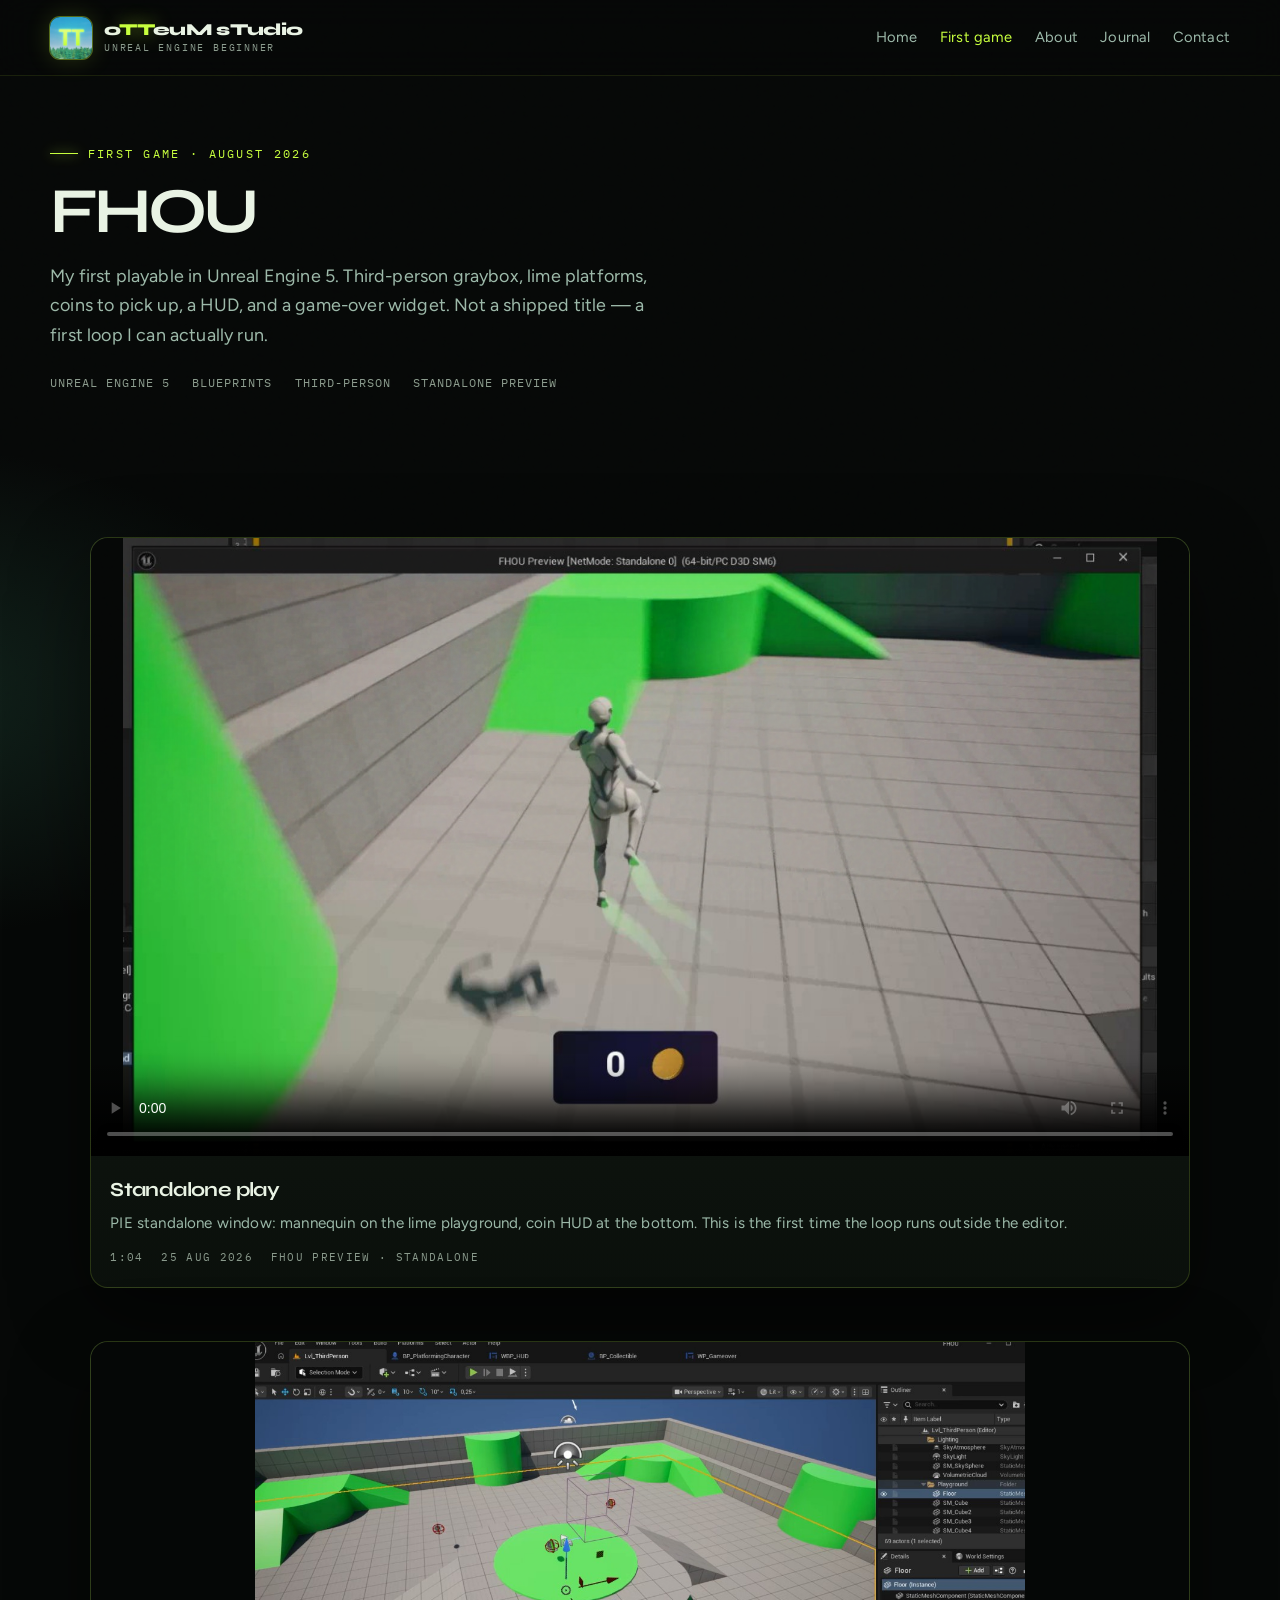
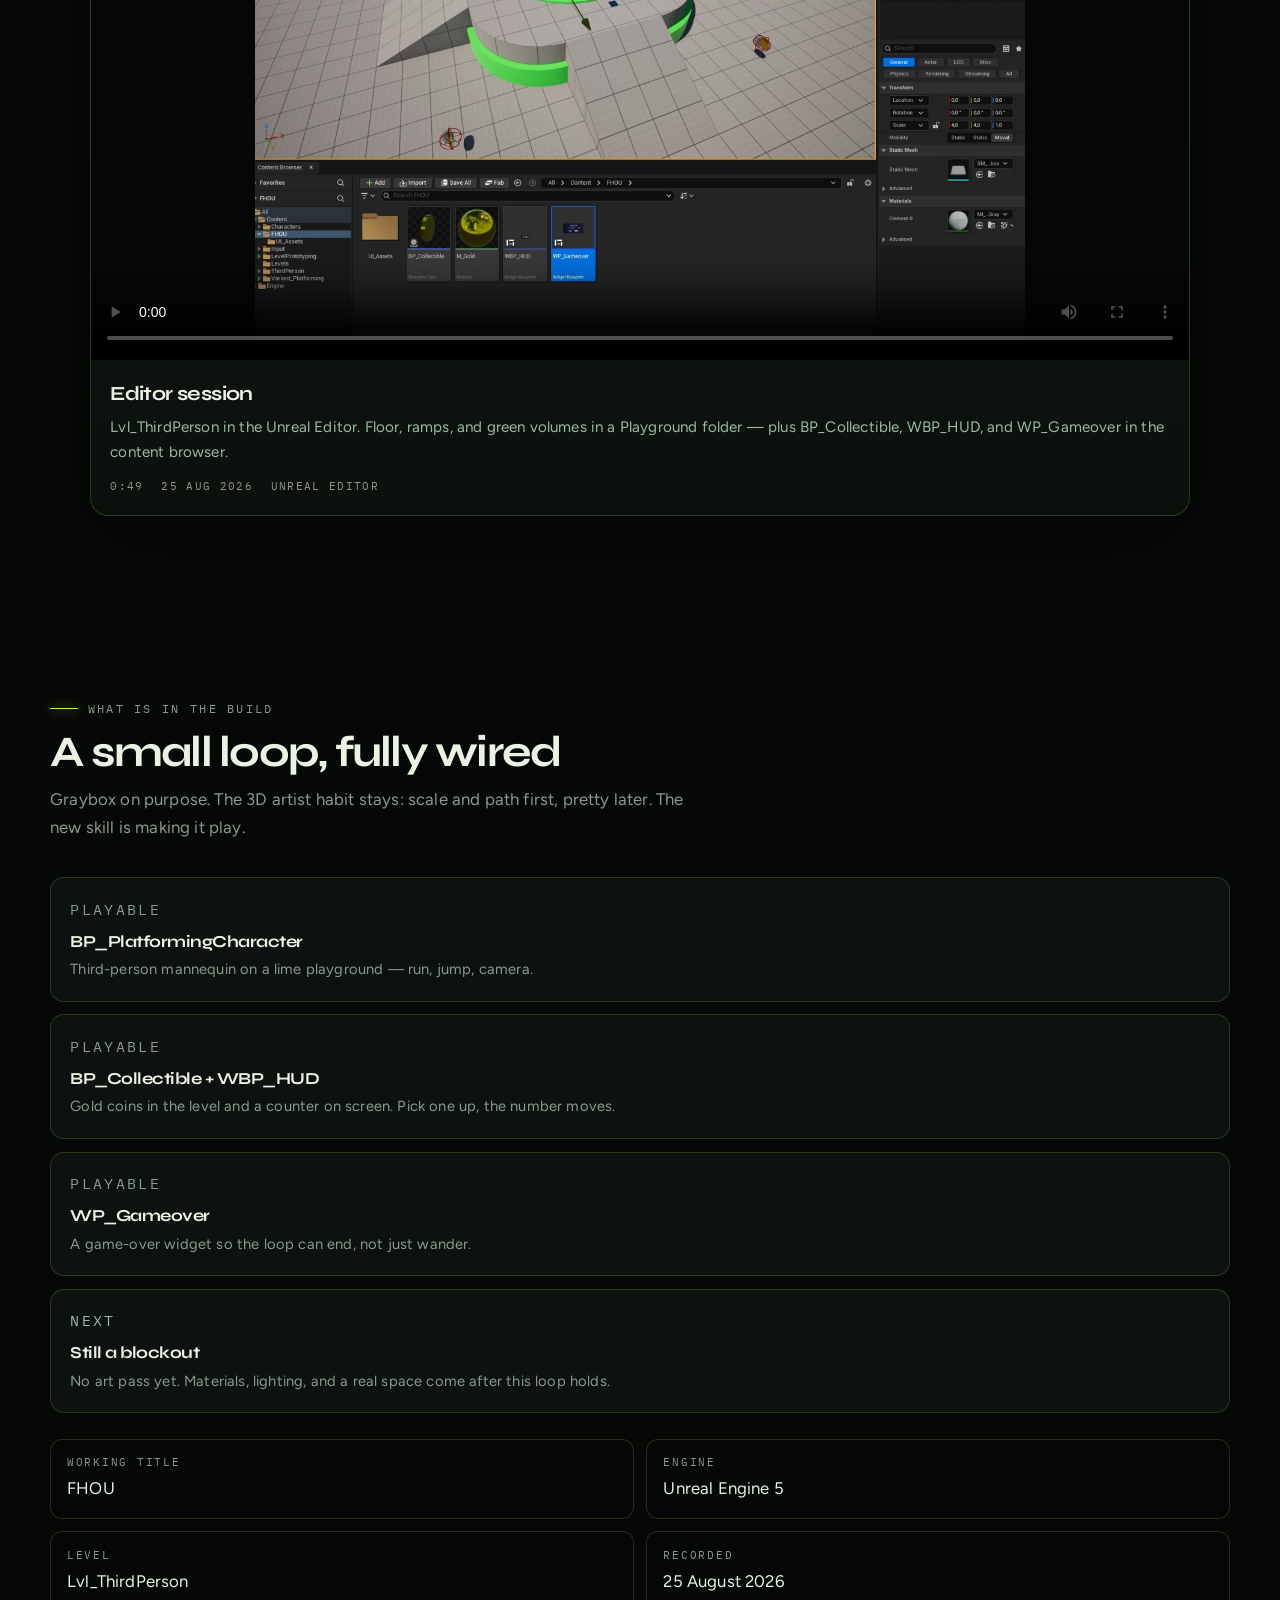
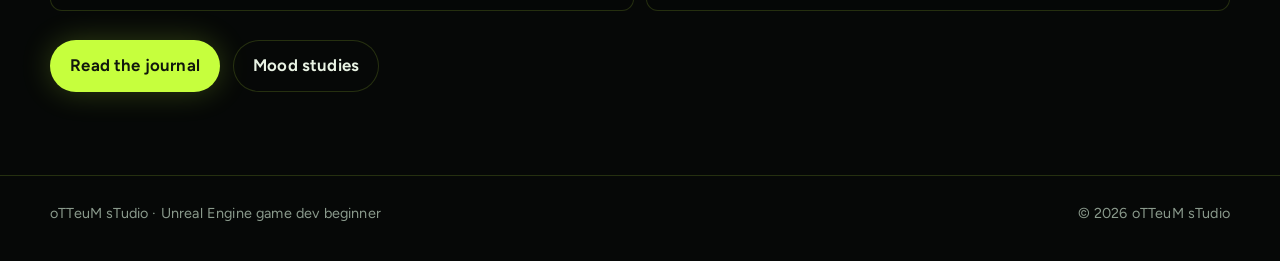
==== firstgame/index.html @ 68ada719 "Add FHOU first game showcase with play and editor videos" ====
<!DOCTYPE html>
<html lang="en">
  <head>
    <meta charset="utf-8" />
    <meta name="viewport" content="width=device-width, initial-scale=1" />
    <title>FHOU — First game — oTTeuM sTudio</title>
    <meta
      name="description"
      content="FHOU is oTTeuM sTudio's first Unreal Engine 5 game: a third-person graybox with coins, a HUD, and a lime playground."
    />
    <link rel="icon" href="../images/logo.jpg" />
    <link rel="preconnect" href="https://fonts.googleapis.com" />
    <link rel="preconnect" href="https://fonts.gstatic.com" crossorigin />
    <link
      href="https://fonts.googleapis.com/css2?family=Figtree:wght@400;500;600;700&family=IBM+Plex+Mono:wght@400;500&family=Syne:wght@700;800&display=swap"
      rel="stylesheet"
    />
    <link rel="stylesheet" href="../css/style.css" />
  </head>
  <body>
    <div class="grain" aria-hidden="true"></div>
    <a class="skip" href="#main">Skip to content</a>
    <header class="nav">
      <div class="nav-inner">
        <a class="brand" href="../index.html">
          <img src="../images/logo.jpg" width="42" height="42" alt="oTTeuM sTudio TT mark" />
          <span class="wordmark">
            o<span class="tt">TT</span>euM sTudio
            <small>Unreal Engine beginner</small>
          </span>
        </a>
        <button class="nav-toggle" type="button" aria-expanded="false" aria-label="Open menu">
          <span></span><span></span><span></span>
        </button>
        <nav class="nav-links" aria-label="Primary">
          <a href="../index.html">Home</a>
          <a href="index.html" aria-current="page">First game</a>
          <a href="../about.html">About</a>
          <a href="../journal.html">Journal</a>
          <a href="../index.html#contact">Contact</a>
        </nav>
      </div>
    </header>

    <main id="main">
      <div class="wrap page-hero">
        <p class="kicker">First game · August 2026</p>
        <h1>FHOU</h1>
        <p class="lede">
          My first playable in Unreal Engine 5. Third-person graybox, lime platforms,
          coins to pick up, a HUD, and a game-over widget. Not a shipped title —
          a first loop I can actually run.
        </p>
        <div class="hero-meta">
          <span>Unreal Engine 5</span>
          <span>Blueprints</span>
          <span>Third-person</span>
          <span>Standalone preview</span>
        </div>
      </div>

      <section>
        <div class="wrap clip-grid">
          <figure class="panel video-stage">
            <video
              controls
              playsinline
              preload="metadata"
              poster="play.jpg"
              title="FHOU standalone play session"
            >
              <source src="play.mp4" type="video/mp4" />
              Your browser does not play MP4 video.
            </video>
            <figcaption class="video-caption">
              <h2>Standalone play</h2>
              <p>
                PIE standalone window: mannequin on the lime playground, coin HUD at
                the bottom. This is the first time the loop runs outside the editor.
              </p>
              <div class="clip-meta">
                <span>1:04</span>
                <span>25 Aug 2026</span>
                <span>FHOU Preview · Standalone</span>
              </div>
            </figcaption>
          </figure>

          <figure class="panel video-stage">
            <video
              controls
              playsinline
              preload="metadata"
              poster="editor.jpg"
              title="FHOU Unreal Editor session"
            >
              <source src="editor.mp4" type="video/mp4" />
              Your browser does not play MP4 video.
            </video>
            <figcaption class="video-caption">
              <h2>Editor session</h2>
              <p>
                Lvl_ThirdPerson in the Unreal Editor. Floor, ramps, and green volumes
                in a Playground folder — plus BP_Collectible, WBP_HUD, and WP_Gameover
                in the content browser.
              </p>
              <div class="clip-meta">
                <span>0:49</span>
                <span>25 Aug 2026</span>
                <span>Unreal Editor</span>
              </div>
            </figcaption>
          </figure>
        </div>
      </section>

      <section>
        <div class="wrap">
          <div class="section-head">
            <p class="kicker">What is in the build</p>
            <h2>A small loop, fully wired</h2>
            <p>
              Graybox on purpose. The 3D artist habit stays: scale and path first,
              pretty later. The new skill is making it play.
            </p>
          </div>
          <div class="path-list">
            <article class="path-item">
              <span class="status">Playable</span>
              <strong>BP_PlatformingCharacter</strong>
              <span>Third-person mannequin on a lime playground — run, jump, camera.</span>
            </article>
            <article class="path-item">
              <span class="status">Playable</span>
              <strong>BP_Collectible + WBP_HUD</strong>
              <span>Gold coins in the level and a counter on screen. Pick one up, the number moves.</span>
            </article>
            <article class="path-item">
              <span class="status">Playable</span>
              <strong>WP_Gameover</strong>
              <span>A game-over widget so the loop can end, not just wander.</span>
            </article>
            <article class="path-item">
              <span class="status later">Next</span>
              <strong>Still a blockout</strong>
              <span>No art pass yet. Materials, lighting, and a real space come after this loop holds.</span>
            </article>
          </div>
          <dl class="facts" style="margin-top: 1.6rem">
            <div class="fact">
              <dt>Working title</dt>
              <dd>FHOU</dd>
            </div>
            <div class="fact">
              <dt>Engine</dt>
              <dd>Unreal Engine 5</dd>
            </div>
            <div class="fact">
              <dt>Level</dt>
              <dd>Lvl_ThirdPerson</dd>
            </div>
            <div class="fact">
              <dt>Recorded</dt>
              <dd>25 August 2026</dd>
            </div>
          </dl>
          <div class="actions" style="margin-top: 1.8rem">
            <a class="btn btn-lime" href="../journal.html">Read the journal</a>
            <a class="btn btn-ghost" href="../index.html#studies">Mood studies</a>
          </div>
        </div>
      </section>
    </main>

    <footer class="footer">
      <div class="wrap footer-inner">
        <span>oTTeuM sTudio · Unreal Engine game dev beginner</span>
        <span>© <span data-year></span> oTTeuM sTudio</span>
      </div>
    </footer>
    <script src="../js/main.js"></script>
  </body>
</html>
---- css/style.css ----
:root {
  --bg: #060807;
  --bg-2: #0c110d;
  --panel: #111814;
  --panel-2: #171f19;
  --line: rgba(198, 255, 61, 0.16);
  --lime: #c6ff3d;
  --lime-dim: #8fbf2a;
  --mist: #9bb8a8;
  --text: #e9f3e4;
  --muted: #8a9a8c;
  --danger: #ff6b4a;
  --shadow: 0 24px 80px rgba(0, 0, 0, 0.45);
  --radius: 18px;
  --nav-h: 76px;
  --font-display: "Syne", system-ui, sans-serif;
  --font-body: "Figtree", system-ui, sans-serif;
  --font-mono: "IBM Plex Mono", ui-monospace, monospace;
}

*,
*::before,
*::after {
  box-sizing: border-box;
}

html {
  scroll-behavior: smooth;
}

body {
  margin: 0;
  color: var(--text);
  background:
    radial-gradient(1200px 600px at 80% -10%, rgba(198, 255, 61, 0.08), transparent 55%),
    radial-gradient(900px 500px at -10% 20%, rgba(40, 90, 70, 0.35), transparent 50%),
    var(--bg);
  font-family: var(--font-body);
  font-size: 1.05rem;
  line-height: 1.65;
  letter-spacing: 0.01em;
}

img {
  max-width: 100%;
  display: block;
}

a {
  color: inherit;
  text-decoration: none;
}

button,
input,
textarea,
select {
  font: inherit;
  color: inherit;
}

.grain {
  pointer-events: none;
  position: fixed;
  inset: 0;
  z-index: 80;
  opacity: 0.09;
  mix-blend-mode: overlay;
  background-image: url("data:image/svg+xml,%3Csvg viewBox='0 0 200 200' xmlns='http://www.w3.org/2000/svg'%3E%3Cfilter id='n'%3E%3CfeTurbulence type='fractalNoise' baseFrequency='.85' numOctaves='3' stitchTiles='stitch'/%3E%3C/filter%3E%3Crect width='100%25' height='100%25' filter='url(%23n)'/%3E%3C/svg%3E");
}

.wrap {
  width: min(1180px, calc(100% - 2.4rem));
  margin-inline: auto;
}

.skip {
  position: absolute;
  left: 1rem;
  top: -4rem;
  background: var(--lime);
  color: #111;
  padding: 0.6rem 1rem;
  z-index: 100;
}

.skip:focus {
  top: 1rem;
}

/* Nav */
.nav {
  position: sticky;
  top: 0;
  z-index: 40;
  height: var(--nav-h);
  display: flex;
  align-items: center;
  backdrop-filter: blur(16px);
  background: rgba(6, 8, 7, 0.72);
  border-bottom: 1px solid rgba(198, 255, 61, 0.1);
}

.nav-inner {
  display: flex;
  align-items: center;
  justify-content: space-between;
  gap: 1rem;
  width: min(1180px, calc(100% - 2.4rem));
  margin-inline: auto;
}

.brand {
  display: flex;
  align-items: center;
  gap: 0.75rem;
}

.brand img {
  width: 42px;
  height: 42px;
  border-radius: 10px;
  object-fit: cover;
  box-shadow: 0 0 0 1px rgba(198, 255, 61, 0.35), 0 0 24px rgba(198, 255, 61, 0.18);
}

.wordmark {
  font-family: var(--font-display);
  font-weight: 800;
  letter-spacing: -0.04em;
  font-size: 1.05rem;
  line-height: 1;
}

.wordmark .tt {
  color: var(--lime);
  text-shadow: 0 0 18px rgba(198, 255, 61, 0.55);
}

.wordmark small {
  display: block;
  margin-top: 0.22rem;
  font-family: var(--font-mono);
  font-size: 0.62rem;
  font-weight: 400;
  letter-spacing: 0.18em;
  text-transform: uppercase;
  color: var(--muted);
}

.nav-links {
  display: flex;
  align-items: center;
  gap: 1.4rem;
}

.nav-links a {
  font-size: 0.92rem;
  color: var(--mist);
}

.nav-links a:hover,
.nav-links a[aria-current="page"] {
  color: var(--lime);
}

.nav-toggle {
  display: none;
  width: 42px;
  height: 42px;
  border: 1px solid var(--line);
  background: transparent;
  border-radius: 10px;
  cursor: pointer;
}

.nav-toggle span {
  display: block;
  width: 18px;
  height: 2px;
  margin: 4px auto;
  background: var(--text);
}

/* Hero */
.hero {
  position: relative;
  min-height: calc(100vh - var(--nav-h));
  display: grid;
  align-items: end;
  overflow: hidden;
}

.hero-media {
  position: absolute;
  inset: 0;
}

.hero-media img {
  width: 100%;
  height: 100%;
  object-fit: cover;
  object-position: 55% 45%;
  filter: saturate(1.05) contrast(1.05);
}

.hero-media::after {
  content: "";
  position: absolute;
  inset: 0;
  background:
    linear-gradient(180deg, rgba(6, 8, 7, 0.15) 0%, rgba(6, 8, 7, 0.2) 40%, rgba(6, 8, 7, 0.92) 100%),
    radial-gradient(80% 70% at 70% 40%, transparent 20%, rgba(6, 8, 7, 0.45) 100%);
}

.hero-copy {
  position: relative;
  z-index: 1;
  padding: 4.5rem 0 3.5rem;
}

.kicker {
  display: inline-flex;
  align-items: center;
  gap: 0.6rem;
  font-family: var(--font-mono);
  font-size: 0.72rem;
  letter-spacing: 0.2em;
  text-transform: uppercase;
  color: var(--lime);
}

.kicker::before {
  content: "";
  width: 28px;
  height: 1px;
  background: var(--lime);
  box-shadow: 0 0 12px var(--lime);
}

.hero h1 {
  margin: 0.8rem 0 0.6rem;
  font-family: var(--font-display);
  font-size: clamp(2.6rem, 8vw, 6.4rem);
  line-height: 0.9;
  letter-spacing: -0.06em;
  font-weight: 800;
}

.hero h1 .lime {
  color: var(--lime);
  text-shadow: 0 0 40px rgba(198, 255, 61, 0.35);
}

.lede {
  max-width: 38rem;
  color: var(--mist);
  font-size: 1.12rem;
}

.hero-meta {
  display: flex;
  flex-wrap: wrap;
  gap: 0.6rem 1.4rem;
  margin: 1.4rem 0 1.8rem;
  color: var(--muted);
  font-family: var(--font-mono);
  font-size: 0.78rem;
  letter-spacing: 0.08em;
  text-transform: uppercase;
}

.actions {
  display: flex;
  flex-wrap: wrap;
  gap: 0.8rem;
}

.btn {
  display: inline-flex;
  align-items: center;
  justify-content: center;
  gap: 0.5rem;
  min-height: 48px;
  padding: 0.7rem 1.2rem;
  border-radius: 999px;
  border: 1px solid transparent;
  font-weight: 650;
  letter-spacing: 0.01em;
  transition: transform 0.2s ease, background 0.2s ease, border-color 0.2s ease;
}

.btn:hover {
  transform: translateY(-1px);
}

.btn-lime {
  background: var(--lime);
  color: #11170c;
  box-shadow: 0 0 30px rgba(198, 255, 61, 0.22);
}

.btn-ghost {
  border-color: var(--line);
  background: rgba(8, 12, 9, 0.4);
  color: var(--text);
}

/* Sections */
section {
  padding: 5.2rem 0;
}

.section-head {
  display: grid;
  gap: 0.7rem;
  margin-bottom: 2.2rem;
}

.section-head h2 {
  margin: 0;
  font-family: var(--font-display);
  font-size: clamp(1.8rem, 3.4vw, 2.8rem);
  letter-spacing: -0.04em;
  line-height: 1.05;
}

.section-head p {
  margin: 0;
  max-width: 40rem;
  color: var(--muted);
}

.panel {
  background: linear-gradient(180deg, rgba(23, 31, 25, 0.88), rgba(12, 17, 13, 0.88));
  border: 1px solid var(--line);
  border-radius: var(--radius);
  box-shadow: var(--shadow);
}

/* Path / learning */
.path-grid {
  display: grid;
  grid-template-columns: 1.1fr 0.9fr;
  gap: 1.2rem;
}

.path-list {
  display: grid;
  gap: 0.8rem;
}

.path-item {
  padding: 1.1rem 1.2rem;
  border: 1px solid var(--line);
  border-radius: 14px;
  background: rgba(17, 24, 20, 0.7);
}

.path-item strong {
  display: block;
  font-family: var(--font-display);
  letter-spacing: -0.03em;
}

.path-item span {
  color: var(--muted);
  font-size: 0.92rem;
}

.status {
  display: inline-block;
  margin-bottom: 0.35rem;
  font-family: var(--font-mono);
  font-size: 0.68rem;
  letter-spacing: 0.16em;
  text-transform: uppercase;
  color: var(--lime);
}

.status.later {
  color: var(--mist);
}

.desk-card {
  overflow: hidden;
}

.desk-card img {
  width: 100%;
  height: 100%;
  min-height: 360px;
  object-fit: cover;
}

.desk-card figcaption {
  padding: 1rem 1.1rem 1.15rem;
  color: var(--muted);
  font-size: 0.9rem;
}

/* Studies */
.studies {
  display: grid;
  grid-template-columns: 1.4fr 1fr;
  gap: 1rem;
}

.study {
  position: relative;
  overflow: hidden;
  border-radius: var(--radius);
  border: 1px solid var(--line);
  min-height: 280px;
}

.study img {
  width: 100%;
  height: 100%;
  object-fit: cover;
  min-height: 280px;
  transition: transform 0.6s ease;
}

.study:hover img {
  transform: scale(1.04);
}

.study-copy {
  position: absolute;
  inset: auto 0 0;
  padding: 1.2rem 1.15rem 1.15rem;
  background: linear-gradient(180deg, transparent, rgba(6, 8, 7, 0.92));
}

.study-copy h3 {
  margin: 0 0 0.2rem;
  font-family: var(--font-display);
  letter-spacing: -0.03em;
}

.study-copy p {
  margin: 0;
  color: var(--mist);
  font-size: 0.92rem;
}

.study.tall {
  grid-row: span 2;
  min-height: 580px;
}

.study.tall img {
  min-height: 580px;
}

.study.wide {
  grid-column: 1 / -1;
}

/* About band */
.about-band {
  display: grid;
  grid-template-columns: 0.95fr 1.05fr;
  gap: 1.4rem;
  align-items: stretch;
}

.about-band img {
  width: 100%;
  height: 100%;
  object-fit: cover;
  min-height: 420px;
  border-radius: var(--radius);
  border: 1px solid var(--line);
}

.facts {
  display: grid;
  grid-template-columns: 1fr 1fr;
  gap: 0.8rem;
  margin-top: 1.4rem;
}

.fact {
  padding: 0.9rem 1rem;
  border-radius: 12px;
  border: 1px solid var(--line);
  background: rgba(6, 8, 7, 0.35);
}

.fact dt {
  font-family: var(--font-mono);
  font-size: 0.68rem;
  letter-spacing: 0.16em;
  text-transform: uppercase;
  color: var(--muted);
}

.fact dd {
  margin: 0.2rem 0 0;
}

/* Contact */
.contact-links {
  display: grid;
  gap: 0.7rem;
  max-width: 42rem;
}

.contact-links a {
  display: flex;
  justify-content: space-between;
  align-items: center;
  padding: 1rem 1.1rem;
  border-radius: 14px;
  border: 1px solid var(--line);
  background: rgba(17, 24, 20, 0.65);
}

.contact-links a:hover {
  border-color: rgba(198, 255, 61, 0.45);
  color: var(--lime);
}

/* Journal */
.journal-list {
  display: grid;
  gap: 1rem;
}

.entry {
  padding: 1.4rem 1.5rem;
}

.entry time {
  font-family: var(--font-mono);
  font-size: 0.72rem;
  letter-spacing: 0.14em;
  text-transform: uppercase;
  color: var(--lime);
}

.entry h2 {
  margin: 0.35rem 0 0.6rem;
  font-family: var(--font-display);
  letter-spacing: -0.03em;
}

.entry p {
  margin: 0;
  color: var(--mist);
}

.page-hero {
  padding: 3.5rem 0 1rem;
}

/* First game / video */
.clip-grid {
  display: grid;
  gap: 1.2rem;
}

.video-stage {
  overflow: hidden;
}

.video-stage video {
  width: 100%;
  display: block;
  background: #050706;
  aspect-ratio: 16 / 9;
  object-fit: contain;
}

.video-caption {
  padding: 1.1rem 1.2rem 1.25rem;
}

.video-caption h2,
.video-caption h3 {
  margin: 0 0 0.3rem;
  font-family: var(--font-display);
  font-size: 1.25rem;
  letter-spacing: -0.03em;
}

.video-caption p {
  margin: 0;
  color: var(--mist);
  font-size: 0.95rem;
}

.clip-meta {
  display: flex;
  flex-wrap: wrap;
  gap: 0.45rem 1.1rem;
  margin-top: 0.75rem;
  font-family: var(--font-mono);
  font-size: 0.7rem;
  letter-spacing: 0.12em;
  text-transform: uppercase;
  color: var(--muted);
}

.feature-play {
  display: grid;
  grid-template-columns: 1.25fr 0.75fr;
  gap: 1.4rem;
  align-items: stretch;
}

.page-hero h1 {
  margin: 0.5rem 0 0;
  font-family: var(--font-display);
  font-size: clamp(2.2rem, 5vw, 4.2rem);
  letter-spacing: -0.05em;
  line-height: 0.95;
}

/* Footer */
.footer {
  border-top: 1px solid var(--line);
  padding: 1.6rem 0 2.2rem;
  color: var(--muted);
  font-size: 0.9rem;
}

.footer-inner {
  display: flex;
  justify-content: space-between;
  gap: 1rem;
  flex-wrap: wrap;
}

/* 404 */
.not-found {
  min-height: calc(100vh - var(--nav-h) - 90px);
  display: grid;
  place-content: center;
  text-align: center;
  padding: 3rem 1rem;
}

.not-found h1 {
  font-family: var(--font-display);
  font-size: clamp(3rem, 8vw, 6rem);
  margin: 0;
  letter-spacing: -0.06em;
  color: var(--lime);
}

/* Open nav */
body.nav-open .nav-links {
  display: flex;
}

@media (max-width: 900px) {
  .path-grid,
  .studies,
  .about-band,
  .feature-play {
    grid-template-columns: 1fr;
  }

  .study.tall,
  .study.tall img {
    min-height: 320px;
    grid-row: auto;
  }

  .nav-toggle {
    display: inline-block;
  }

  .nav-links {
    display: none;
    position: absolute;
    top: var(--nav-h);
    left: 0;
    right: 0;
    flex-direction: column;
    align-items: flex-start;
    gap: 0;
    padding: 0.6rem 1.2rem 1rem;
    background: rgba(6, 8, 7, 0.96);
    border-bottom: 1px solid var(--line);
  }

  .nav-links a {
    width: 100%;
    padding: 0.75rem 0;
    border-bottom: 1px solid rgba(198, 255, 61, 0.08);
  }

  .facts {
    grid-template-columns: 1fr;
  }
}

@media (prefers-reduced-motion: reduce) {
  html {
    scroll-behavior: auto;
  }

  .study img,
  .btn {
    transition: none;
  }
}
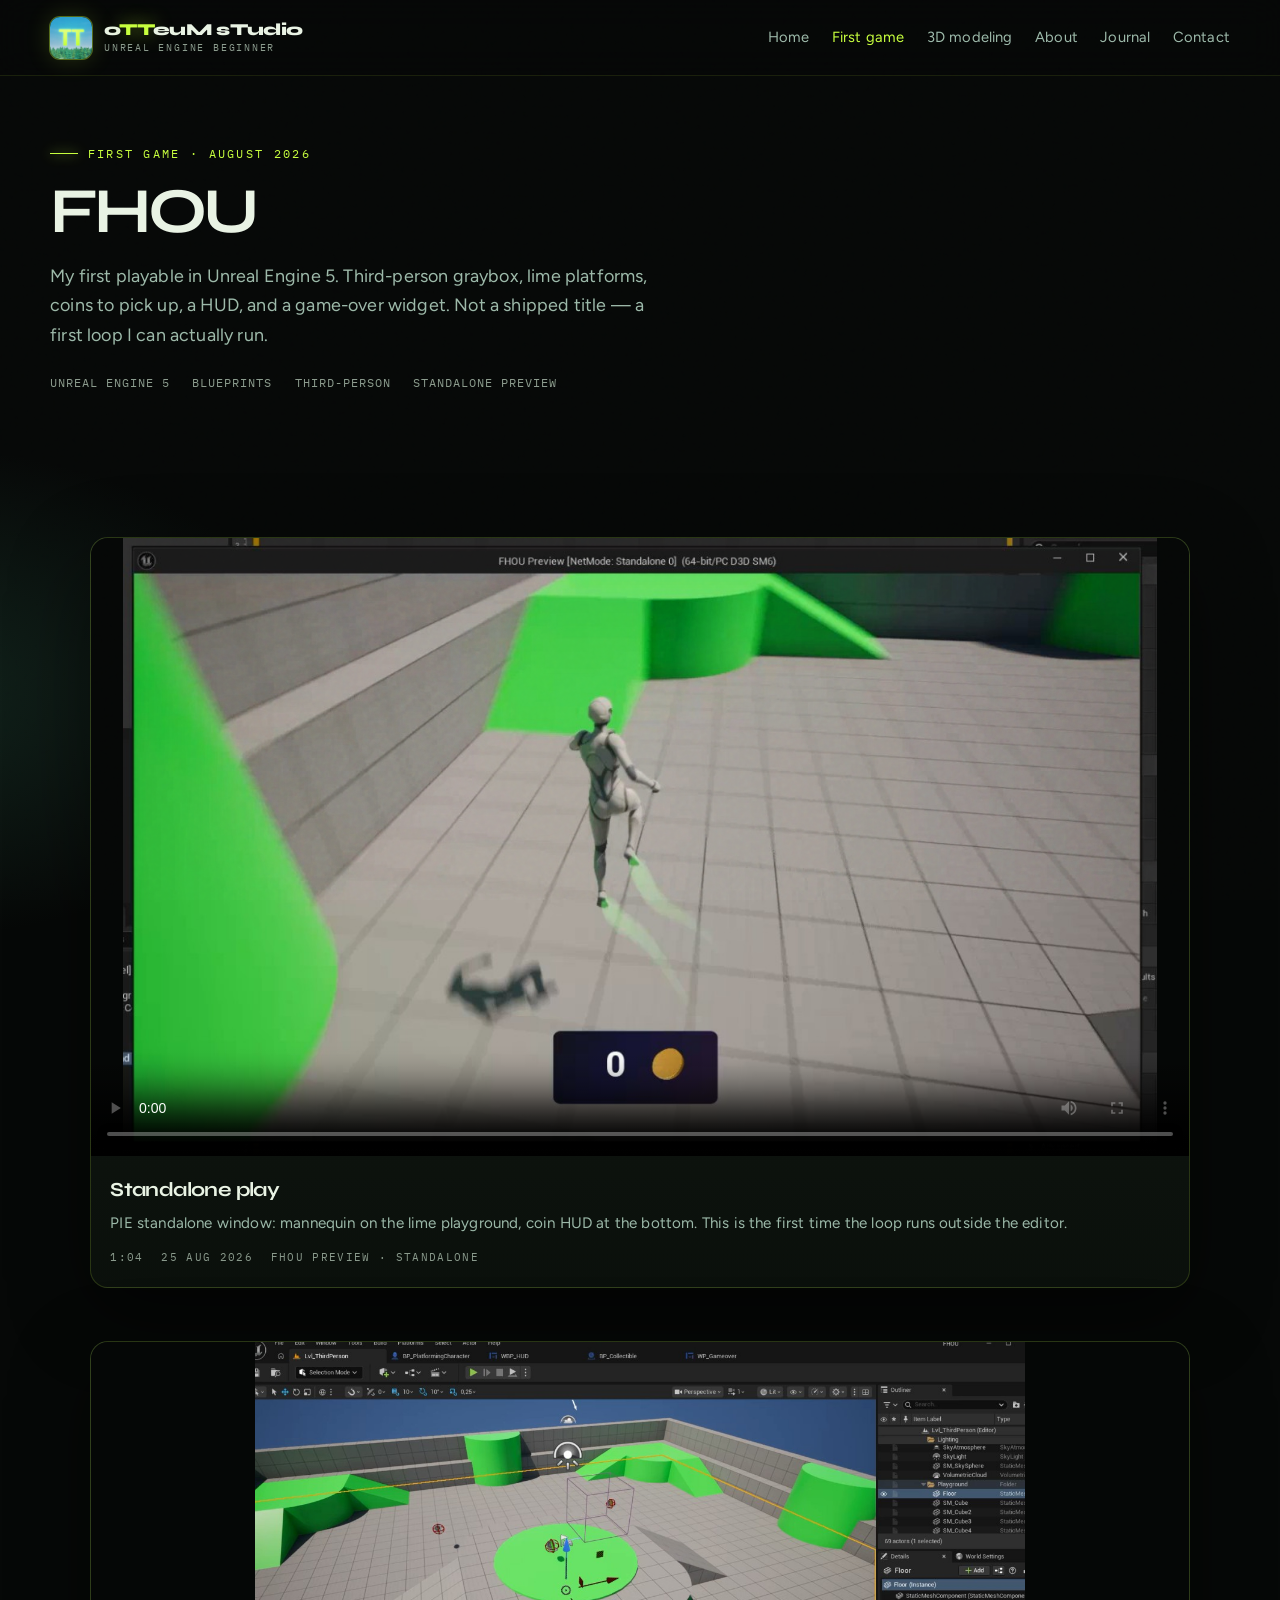
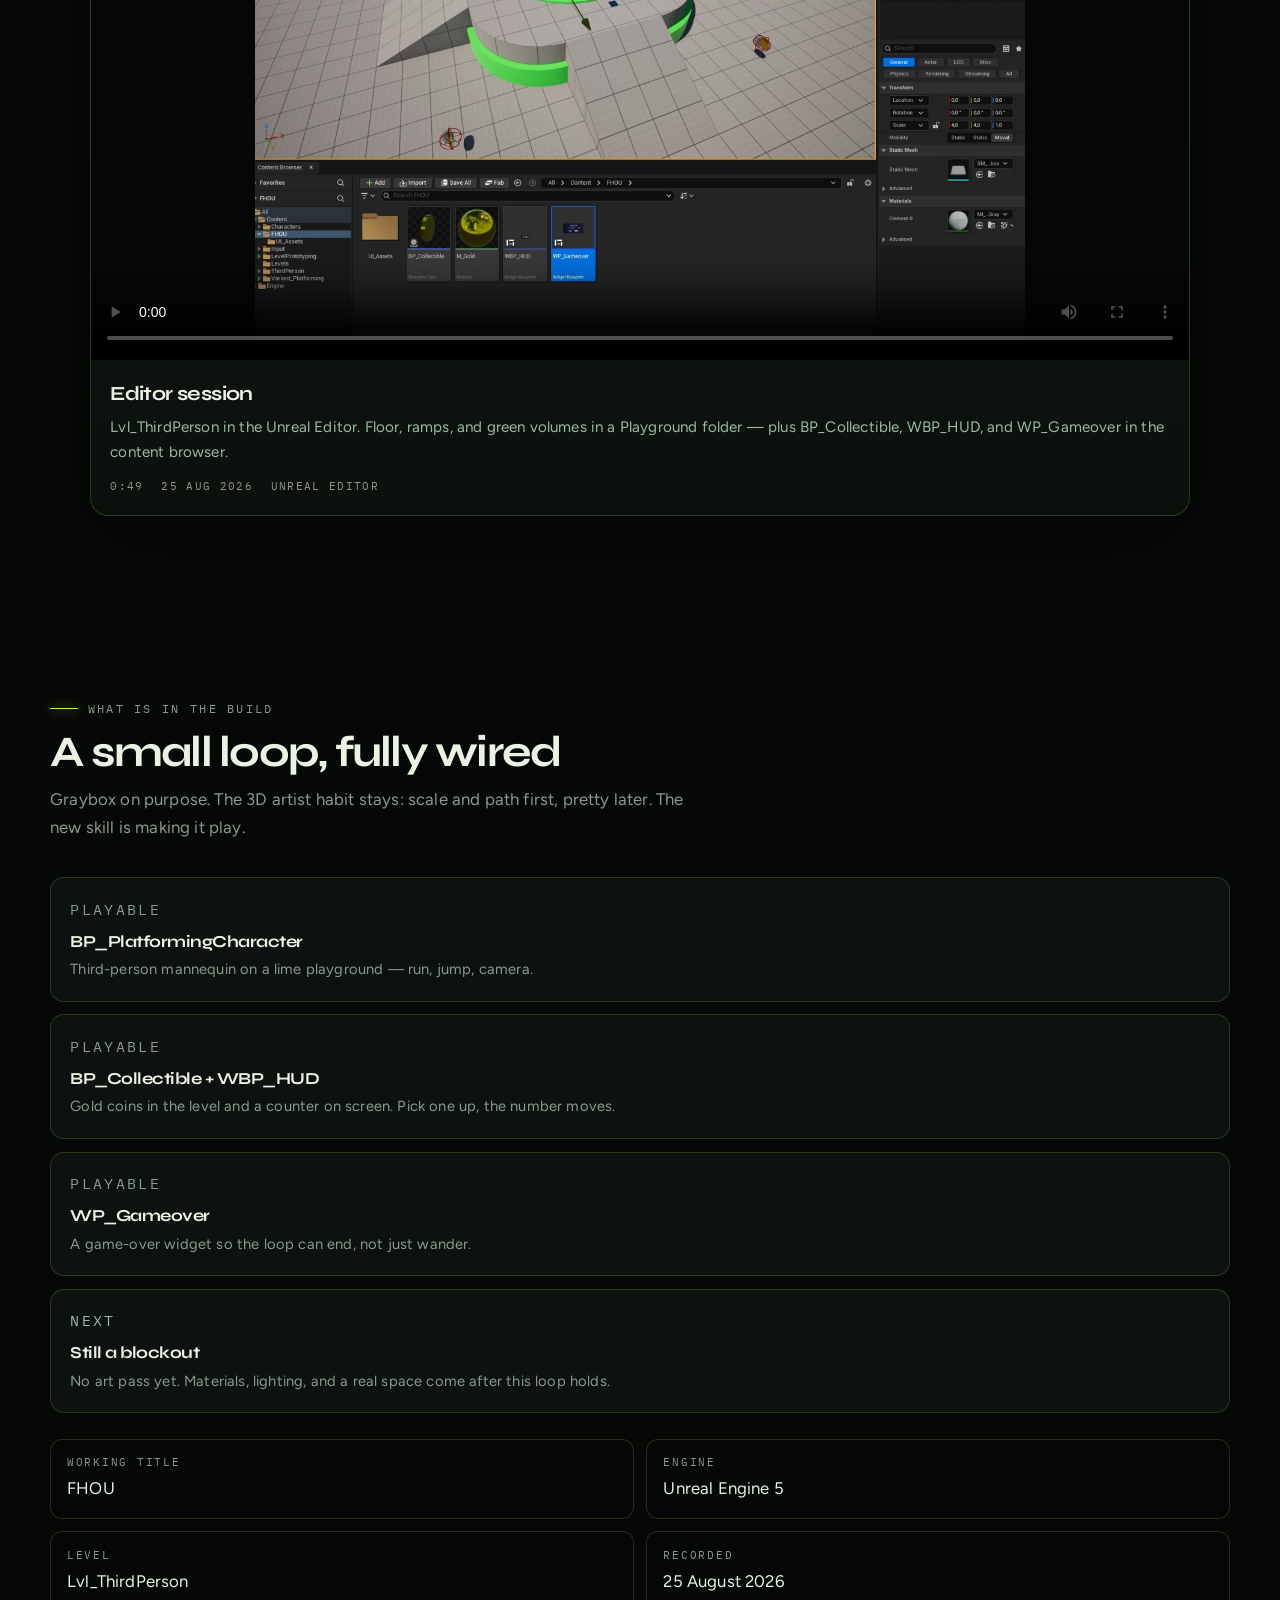
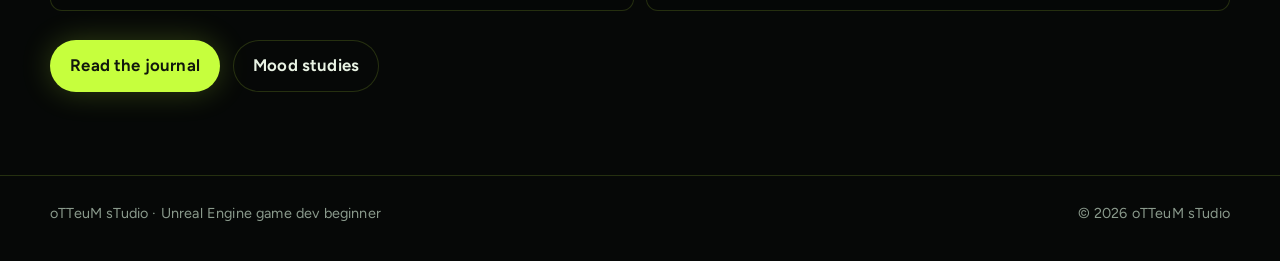
==== commit 75a21310: "Add MeshForge 3D modeling page with in-browser editor" ====
--- a/firstgame/index.html
+++ b/firstgame/index.html
@@ -35,6 +35,7 @@
         <nav class="nav-links" aria-label="Primary">
           <a href="../index.html">Home</a>
           <a href="index.html" aria-current="page">First game</a>
+          <a href="../modeling/index.html">3D modeling</a>
           <a href="../about.html">About</a>
           <a href="../journal.html">Journal</a>
           <a href="../index.html#contact">Contact</a>
--- a/css/style.css
+++ b/css/style.css
@@ -709,3 +709,90 @@
     transition: none;
   }
 }
+
+/* 3D modeling / MeshForge */
+body.modeling {
+  overflow: hidden;
+  height: 100%;
+  background: #08090d;
+}
+
+html:has(body.modeling) {
+  height: 100%;
+  overflow: hidden;
+}
+
+body.modeling .grain {
+  display: none;
+}
+
+.editor-shell {
+  height: calc(100vh - var(--nav-h));
+  display: flex;
+  flex-direction: column;
+}
+
+.editor-stage {
+  position: relative;
+  flex: 1;
+  min-height: 0;
+  background: #0c0e14;
+  border-top: 1px solid var(--line);
+}
+
+.editor-stage canvas {
+  position: absolute;
+  inset: 0;
+  width: 100%;
+  height: 100%;
+  display: block;
+  outline: none;
+}
+
+.editor-loading {
+  position: absolute;
+  inset: 0;
+  z-index: 2;
+  display: grid;
+  place-content: center;
+  text-align: center;
+  padding: 2rem;
+  background: #0c0e14;
+  pointer-events: none;
+}
+
+.editor-loading h1,
+.editor-fail h2 {
+  margin: 0.45rem 0 0.5rem;
+  font-family: var(--font-display);
+  letter-spacing: -0.05em;
+  font-size: clamp(1.6rem, 4vw, 2.6rem);
+}
+
+.editor-loading p,
+.editor-fail p {
+  margin: 0;
+  color: var(--mist);
+  max-width: 28rem;
+}
+
+.editor-fail {
+  max-width: 28rem;
+  margin-inline: auto;
+}
+
+.editor-mobile {
+  display: none;
+  margin: 0;
+  padding: 0.7rem 1.2rem;
+  font-size: 0.88rem;
+  color: var(--mist);
+  background: rgba(198, 255, 61, 0.08);
+  border-bottom: 1px solid var(--line);
+}
+
+@media (max-width: 700px) {
+  .editor-mobile {
+    display: block;
+  }
+}
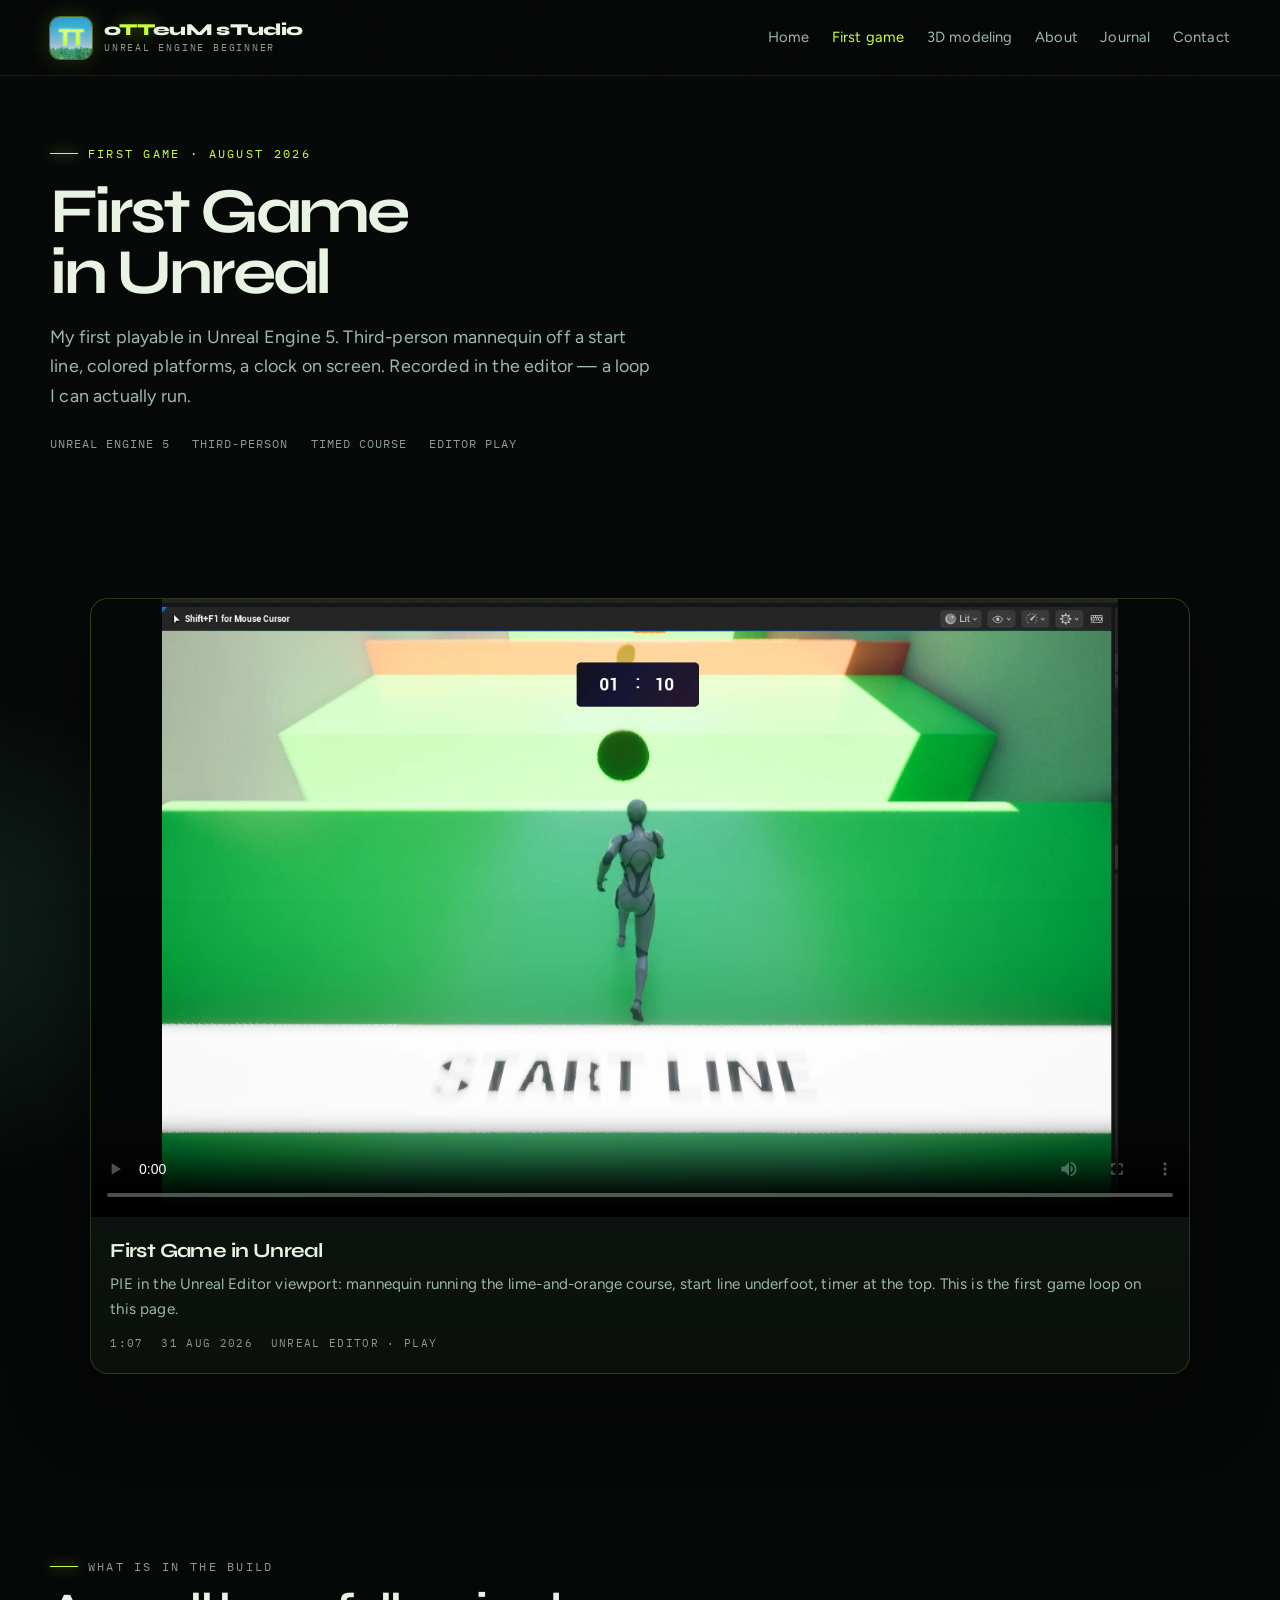
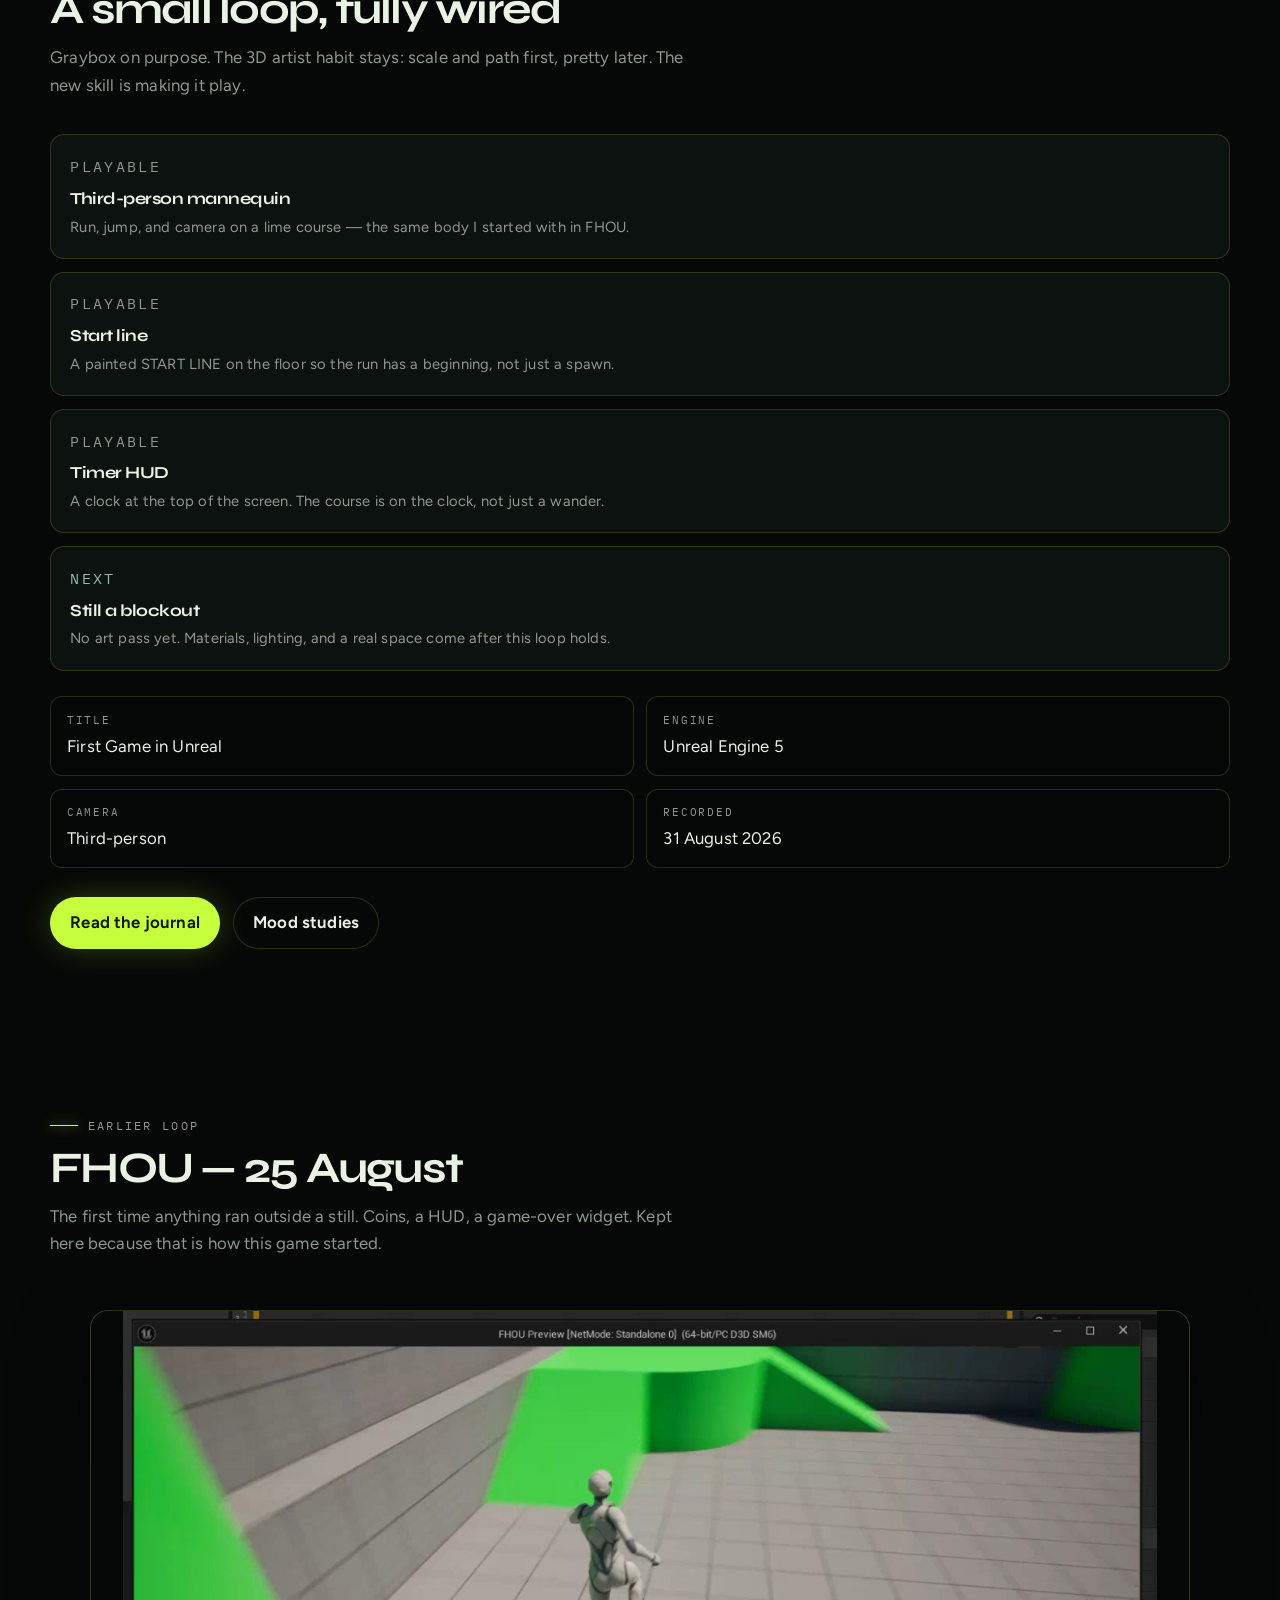
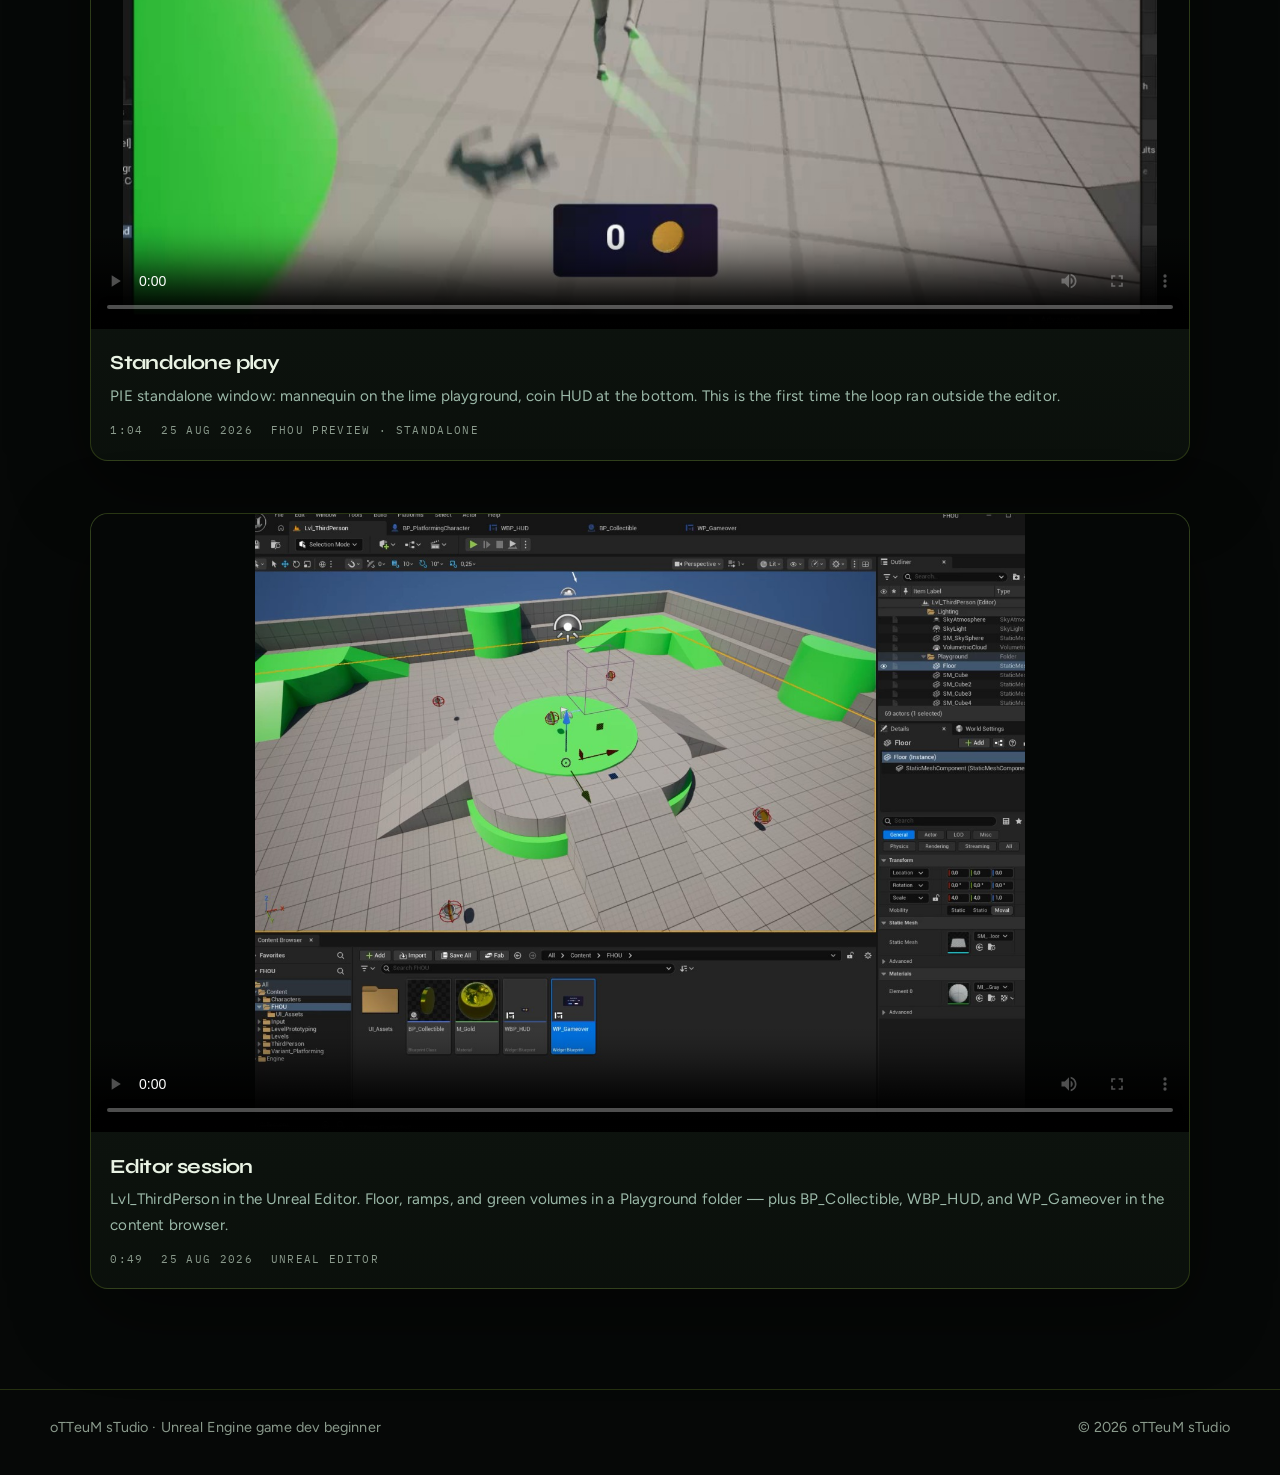
==== commit e8168324: "Add First Game in Unreal gameplay to the first game page Feature the 31 Aug 2026 timed-course record" ====
--- a/firstgame/index.html
+++ b/firstgame/index.html
@@ -3,10 +3,10 @@
   <head>
     <meta charset="utf-8" />
     <meta name="viewport" content="width=device-width, initial-scale=1" />
-    <title>FHOU — First game — oTTeuM sTudio</title>
+    <title>First Game in Unreal — oTTeuM sTudio</title>
     <meta
       name="description"
-      content="FHOU is oTTeuM sTudio's first Unreal Engine 5 game: a third-person graybox with coins, a HUD, and a lime playground."
+      content="First Game in Unreal: oTTeuM sTudio's first Unreal Engine 5 playable — a third-person timed course with a start line and a clock."
     />
     <link rel="icon" href="../images/logo.jpg" />
     <link rel="preconnect" href="https://fonts.googleapis.com" />
@@ -46,17 +46,17 @@
     <main id="main">
       <div class="wrap page-hero">
         <p class="kicker">First game · August 2026</p>
-        <h1>FHOU</h1>
+        <h1>First Game<br />in Unreal</h1>
         <p class="lede">
-          My first playable in Unreal Engine 5. Third-person graybox, lime platforms,
-          coins to pick up, a HUD, and a game-over widget. Not a shipped title —
-          a first loop I can actually run.
+          My first playable in Unreal Engine 5. Third-person mannequin off a start line,
+          colored platforms, a clock on screen. Recorded in the editor — a loop I can
+          actually run.
         </p>
         <div class="hero-meta">
           <span>Unreal Engine 5</span>
-          <span>Blueprints</span>
           <span>Third-person</span>
-          <span>Standalone preview</span>
+          <span>Timed course</span>
+          <span>Editor play</span>
         </div>
       </div>
 
@@ -67,48 +67,23 @@
               controls
               playsinline
               preload="metadata"
-              poster="play.jpg"
-              title="FHOU standalone play session"
+              poster="gameplay.jpg"
+              title="First Game in Unreal gameplay"
             >
-              <source src="play.mp4" type="video/mp4" />
+              <source src="gameplay.mp4" type="video/mp4" />
               Your browser does not play MP4 video.
             </video>
             <figcaption class="video-caption">
-              <h2>Standalone play</h2>
+              <h2>First Game in Unreal</h2>
               <p>
-                PIE standalone window: mannequin on the lime playground, coin HUD at
-                the bottom. This is the first time the loop runs outside the editor.
+                PIE in the Unreal Editor viewport: mannequin running the lime-and-orange
+                course, start line underfoot, timer at the top. This is the first game
+                loop on this page.
               </p>
               <div class="clip-meta">
-                <span>1:04</span>
-                <span>25 Aug 2026</span>
-                <span>FHOU Preview · Standalone</span>
-              </div>
-            </figcaption>
-          </figure>
-
-          <figure class="panel video-stage">
-            <video
-              controls
-              playsinline
-              preload="metadata"
-              poster="editor.jpg"
-              title="FHOU Unreal Editor session"
-            >
-              <source src="editor.mp4" type="video/mp4" />
-              Your browser does not play MP4 video.
-            </video>
-            <figcaption class="video-caption">
-              <h2>Editor session</h2>
-              <p>
-                Lvl_ThirdPerson in the Unreal Editor. Floor, ramps, and green volumes
-                in a Playground folder — plus BP_Collectible, WBP_HUD, and WP_Gameover
-                in the content browser.
-              </p>
-              <div class="clip-meta">
-                <span>0:49</span>
-                <span>25 Aug 2026</span>
-                <span>Unreal Editor</span>
+                <span>1:07</span>
+                <span>31 Aug 2026</span>
+                <span>Unreal Editor · Play</span>
               </div>
             </figcaption>
           </figure>
@@ -128,18 +103,18 @@
           <div class="path-list">
             <article class="path-item">
               <span class="status">Playable</span>
-              <strong>BP_PlatformingCharacter</strong>
-              <span>Third-person mannequin on a lime playground — run, jump, camera.</span>
+              <strong>Third-person mannequin</strong>
+              <span>Run, jump, and camera on a lime course — the same body I started with in FHOU.</span>
             </article>
             <article class="path-item">
               <span class="status">Playable</span>
-              <strong>BP_Collectible + WBP_HUD</strong>
-              <span>Gold coins in the level and a counter on screen. Pick one up, the number moves.</span>
+              <strong>Start line</strong>
+              <span>A painted START LINE on the floor so the run has a beginning, not just a spawn.</span>
             </article>
             <article class="path-item">
               <span class="status">Playable</span>
-              <strong>WP_Gameover</strong>
-              <span>A game-over widget so the loop can end, not just wander.</span>
+              <strong>Timer HUD</strong>
+              <span>A clock at the top of the screen. The course is on the clock, not just a wander.</span>
             </article>
             <article class="path-item">
               <span class="status later">Next</span>
@@ -149,25 +124,90 @@
           </div>
           <dl class="facts" style="margin-top: 1.6rem">
             <div class="fact">
-              <dt>Working title</dt>
-              <dd>FHOU</dd>
+              <dt>Title</dt>
+              <dd>First Game in Unreal</dd>
             </div>
             <div class="fact">
               <dt>Engine</dt>
               <dd>Unreal Engine 5</dd>
             </div>
             <div class="fact">
-              <dt>Level</dt>
-              <dd>Lvl_ThirdPerson</dd>
+              <dt>Camera</dt>
+              <dd>Third-person</dd>
             </div>
             <div class="fact">
               <dt>Recorded</dt>
-              <dd>25 August 2026</dd>
+              <dd>31 August 2026</dd>
             </div>
           </dl>
           <div class="actions" style="margin-top: 1.8rem">
             <a class="btn btn-lime" href="../journal.html">Read the journal</a>
             <a class="btn btn-ghost" href="../index.html#studies">Mood studies</a>
+          </div>
+        </div>
+      </section>
+
+      <section>
+        <div class="wrap">
+          <div class="section-head">
+            <p class="kicker">Earlier loop</p>
+            <h2>FHOU — 25 August</h2>
+            <p>
+              The first time anything ran outside a still. Coins, a HUD, a game-over
+              widget. Kept here because that is how this game started.
+            </p>
+          </div>
+          <div class="clip-grid">
+            <figure class="panel video-stage">
+              <video
+                controls
+                playsinline
+                preload="metadata"
+                poster="play.jpg"
+                title="FHOU standalone play session"
+              >
+                <source src="play.mp4" type="video/mp4" />
+                Your browser does not play MP4 video.
+              </video>
+              <figcaption class="video-caption">
+                <h2>Standalone play</h2>
+                <p>
+                  PIE standalone window: mannequin on the lime playground, coin HUD at
+                  the bottom. This is the first time the loop ran outside the editor.
+                </p>
+                <div class="clip-meta">
+                  <span>1:04</span>
+                  <span>25 Aug 2026</span>
+                  <span>FHOU Preview · Standalone</span>
+                </div>
+              </figcaption>
+            </figure>
+
+            <figure class="panel video-stage">
+              <video
+                controls
+                playsinline
+                preload="metadata"
+                poster="editor.jpg"
+                title="FHOU Unreal Editor session"
+              >
+                <source src="editor.mp4" type="video/mp4" />
+                Your browser does not play MP4 video.
+              </video>
+              <figcaption class="video-caption">
+                <h2>Editor session</h2>
+                <p>
+                  Lvl_ThirdPerson in the Unreal Editor. Floor, ramps, and green volumes
+                  in a Playground folder — plus BP_Collectible, WBP_HUD, and WP_Gameover
+                  in the content browser.
+                </p>
+                <div class="clip-meta">
+                  <span>0:49</span>
+                  <span>25 Aug 2026</span>
+                  <span>Unreal Editor</span>
+                </div>
+              </figcaption>
+            </figure>
           </div>
         </div>
       </section>
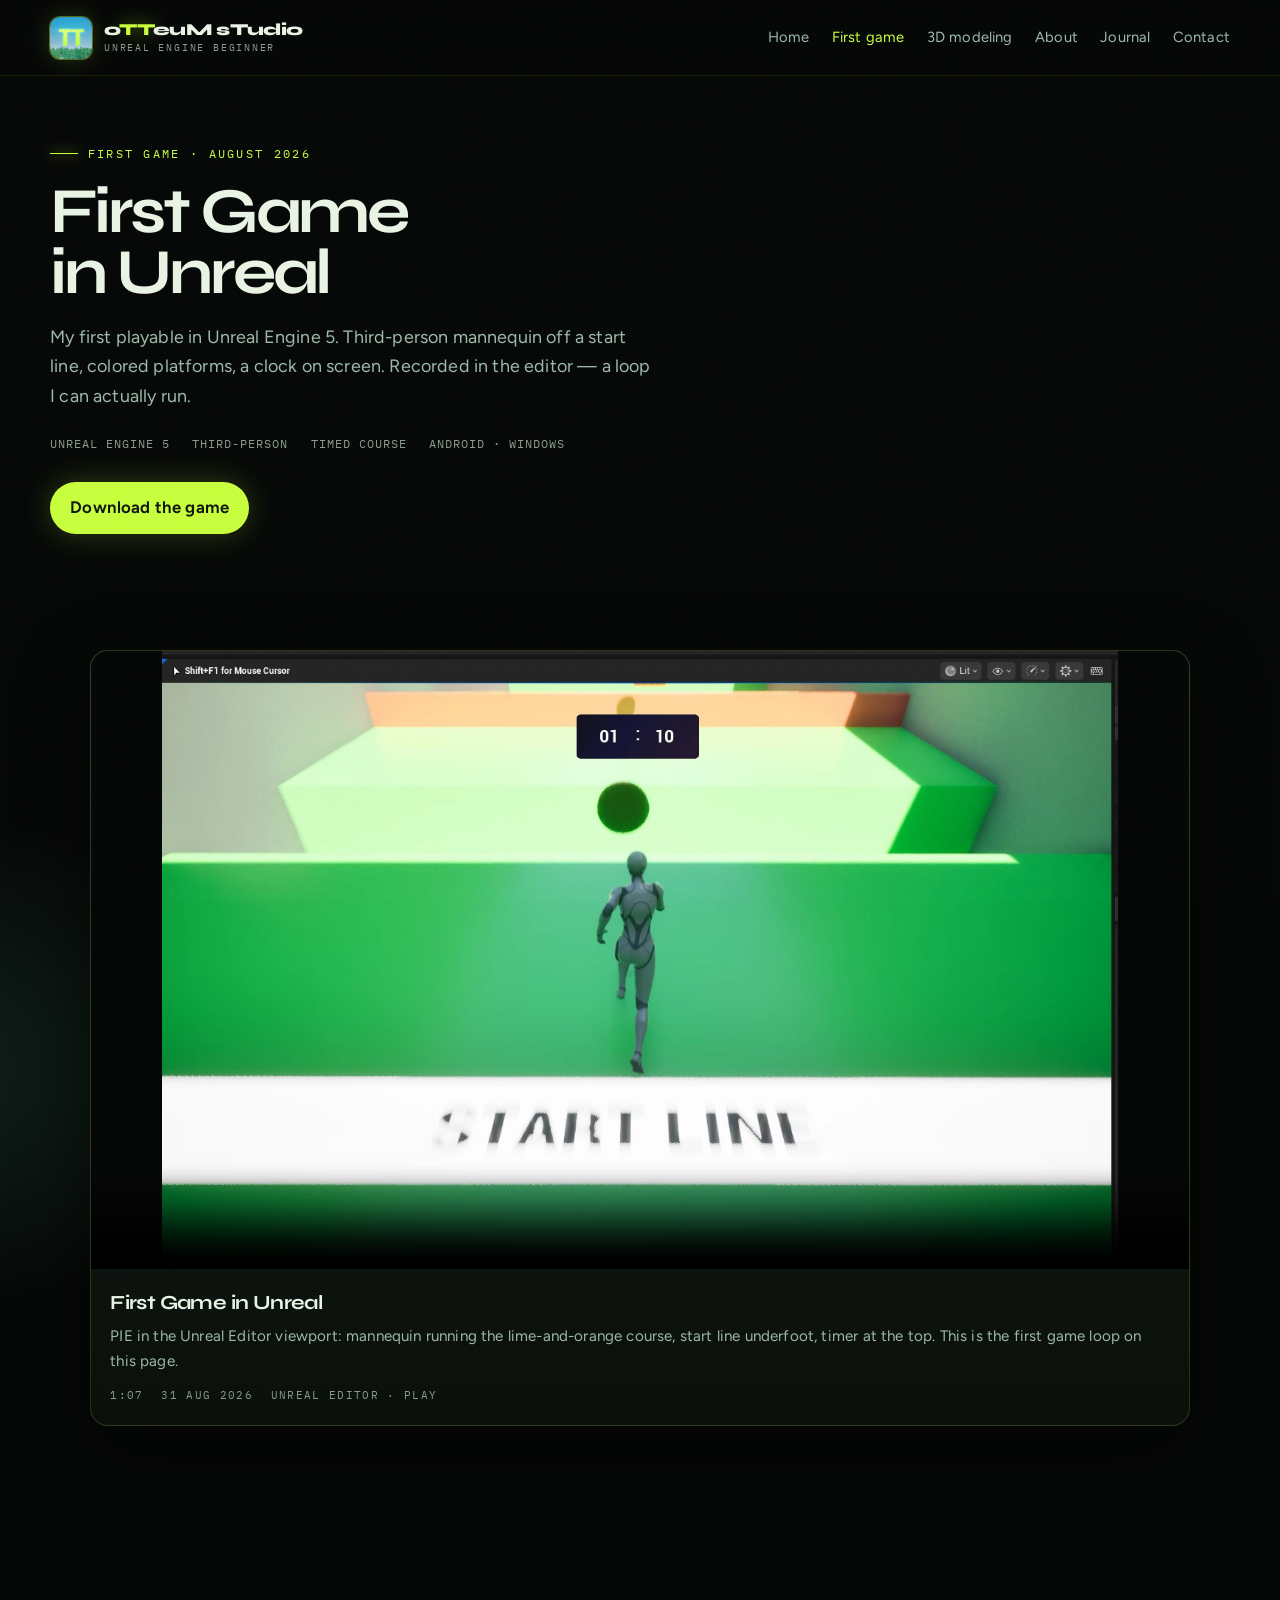
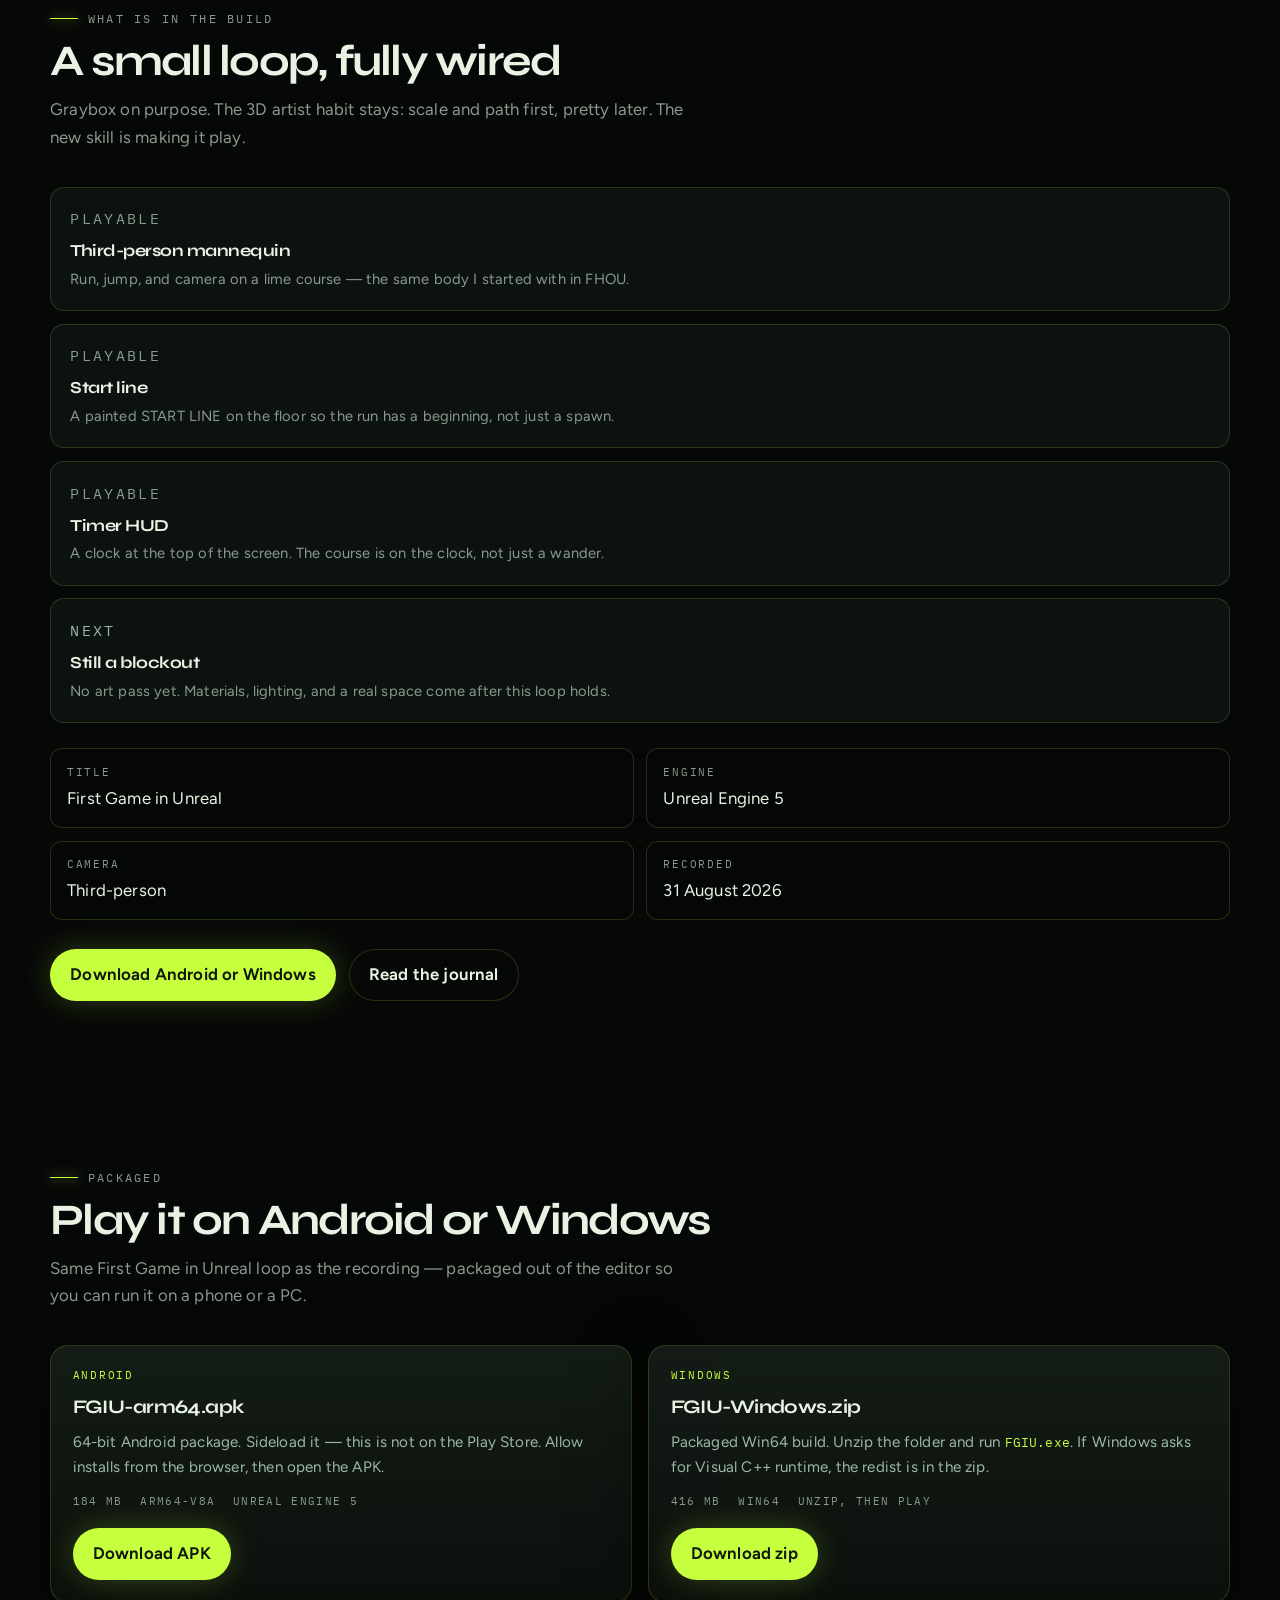
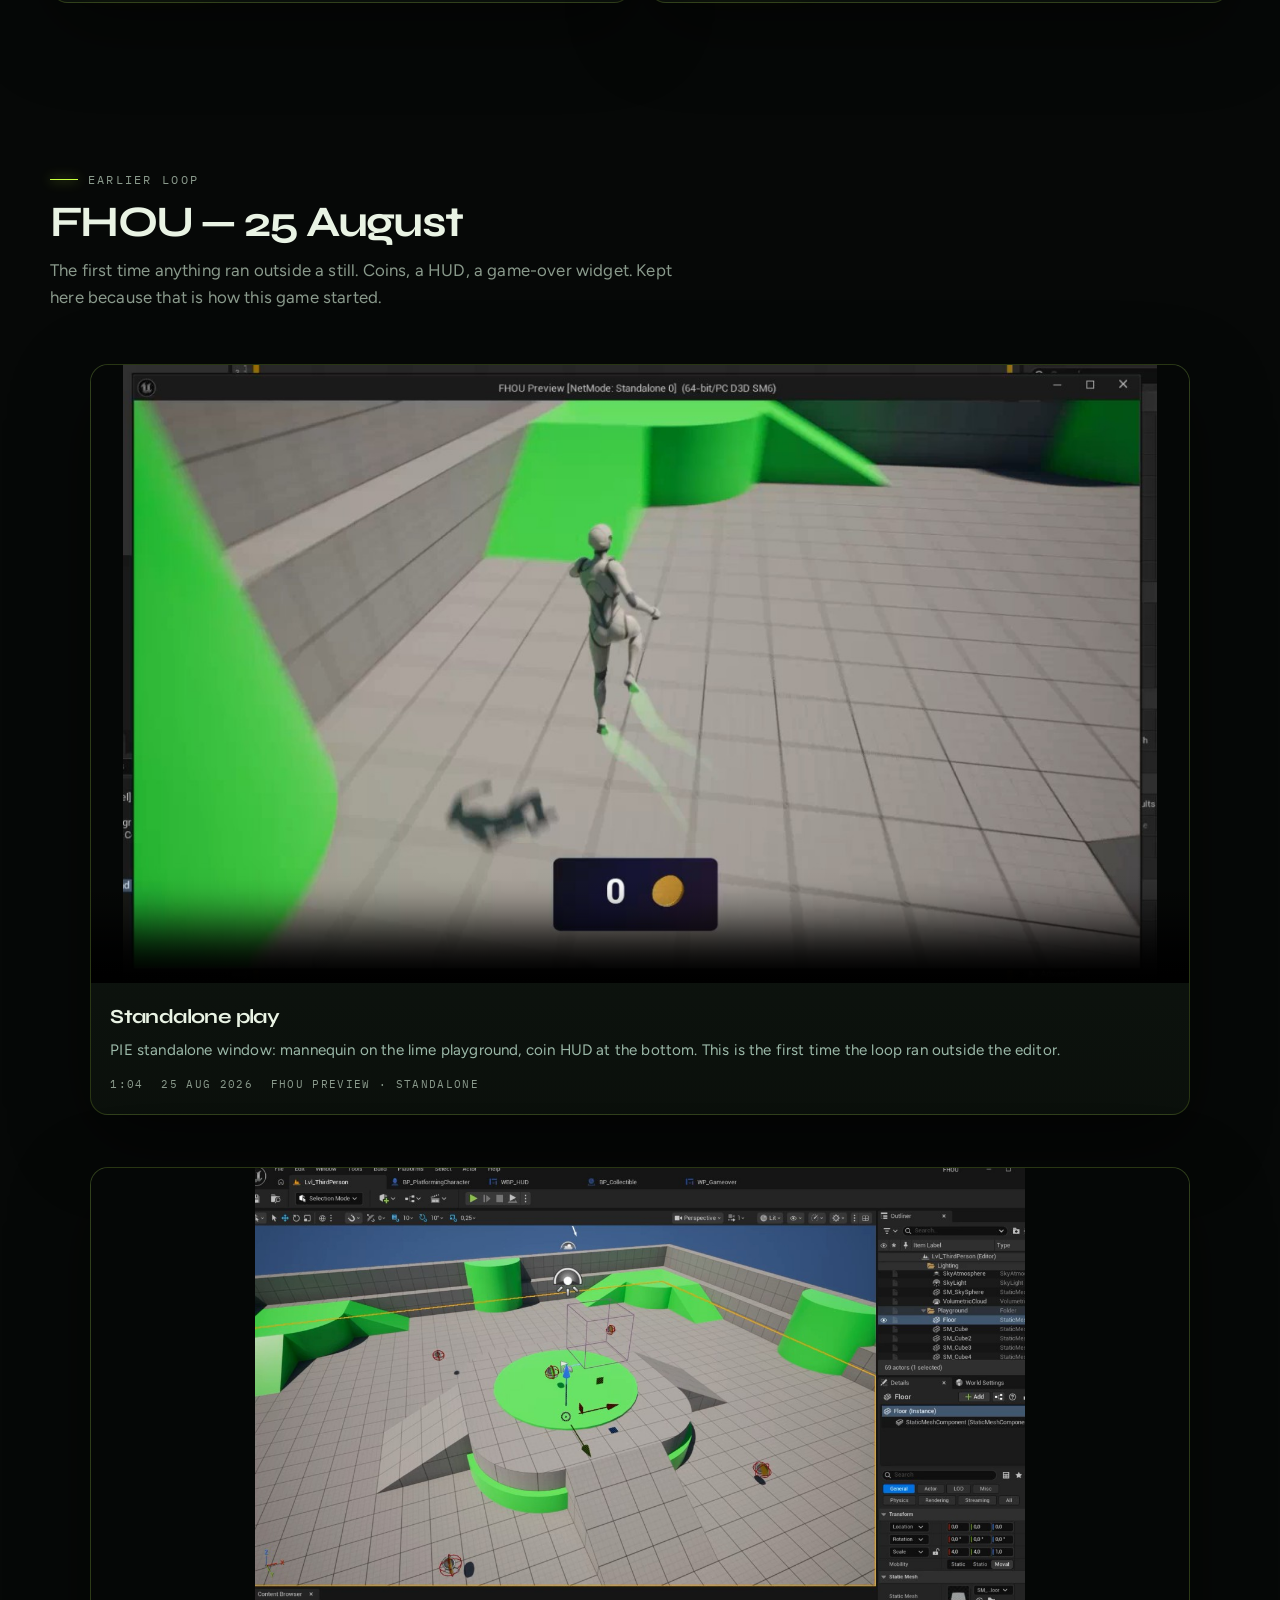
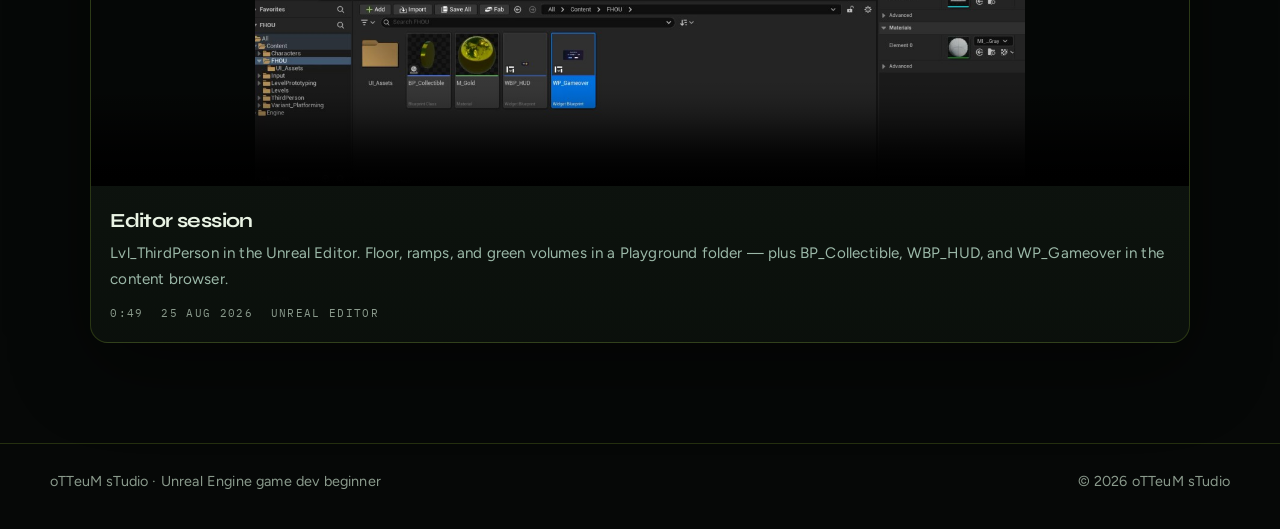
==== commit e2d6b8e1: "Add Android and Windows downloads on the first game page" ====
--- a/firstgame/index.html
+++ b/firstgame/index.html
@@ -56,7 +56,10 @@
           <span>Unreal Engine 5</span>
           <span>Third-person</span>
           <span>Timed course</span>
-          <span>Editor play</span>
+          <span>Android · Windows</span>
+        </div>
+        <div class="actions" style="margin-top: 0.4rem">
+          <a class="btn btn-lime" href="#packaged">Download the game</a>
         </div>
       </div>
 
@@ -141,8 +144,63 @@
             </div>
           </dl>
           <div class="actions" style="margin-top: 1.8rem">
-            <a class="btn btn-lime" href="../journal.html">Read the journal</a>
-            <a class="btn btn-ghost" href="../index.html#studies">Mood studies</a>
+            <a class="btn btn-lime" href="#packaged">Download Android or Windows</a>
+            <a class="btn btn-ghost" href="../journal.html">Read the journal</a>
+          </div>
+        </div>
+      </section>
+
+      <section id="packaged">
+        <div class="wrap">
+          <div class="section-head">
+            <p class="kicker">Packaged</p>
+            <h2>Play it on Android or Windows</h2>
+            <p>
+              Same First Game in Unreal loop as the recording — packaged out of the
+              editor so you can run it on a phone or a PC.
+            </p>
+          </div>
+          <div class="download-grid">
+            <article class="panel download-card">
+              <span class="status">Android</span>
+              <strong>FGIU-arm64.apk</strong>
+              <p>
+                64-bit Android package. Sideload it — this is not on the Play Store.
+                Allow installs from the browser, then open the APK.
+              </p>
+              <div class="clip-meta">
+                <span>184 MB</span>
+                <span>arm64-v8a</span>
+                <span>Unreal Engine 5</span>
+              </div>
+              <div class="actions" style="margin-top: 1.1rem">
+                <a
+                  class="btn btn-lime"
+                  href="https://github.com/oTTeuMsTudio/oTTeuMsTudio.github.io/releases/download/fgiu/FGIU-arm64.apk"
+                  download="FGIU-arm64.apk"
+                >Download APK</a>
+              </div>
+            </article>
+            <article class="panel download-card">
+              <span class="status">Windows</span>
+              <strong>FGIU-Windows.zip</strong>
+              <p>
+                Packaged Win64 build. Unzip the folder and run <code>FGIU.exe</code>.
+                If Windows asks for Visual C++ runtime, the redist is in the zip.
+              </p>
+              <div class="clip-meta">
+                <span>416 MB</span>
+                <span>Win64</span>
+                <span>Unzip, then play</span>
+              </div>
+              <div class="actions" style="margin-top: 1.1rem">
+                <a
+                  class="btn btn-lime"
+                  href="https://github.com/oTTeuMsTudio/oTTeuMsTudio.github.io/releases/download/fgiu/FGIU-Windows.zip"
+                  download="FGIU-Windows.zip"
+                >Download zip</a>
+              </div>
+            </article>
           </div>
         </div>
       </section>
--- a/css/style.css
+++ b/css/style.css
@@ -619,6 +619,38 @@
   line-height: 0.95;
 }
 
+.download-grid {
+  display: grid;
+  grid-template-columns: 1fr 1fr;
+  gap: 1rem;
+}
+
+.download-card {
+  padding: 1.3rem 1.35rem 1.4rem;
+  display: flex;
+  flex-direction: column;
+}
+
+.download-card strong {
+  display: block;
+  font-family: var(--font-display);
+  letter-spacing: -0.03em;
+  font-size: 1.2rem;
+}
+
+.download-card p {
+  margin: 0.45rem 0 0;
+  color: var(--mist);
+  font-size: 0.95rem;
+  flex: 1;
+}
+
+.download-card code {
+  font-family: var(--font-mono);
+  font-size: 0.86em;
+  color: var(--lime);
+}
+
 /* Footer */
 .footer {
   border-top: 1px solid var(--line);
@@ -660,7 +692,8 @@
   .path-grid,
   .studies,
   .about-band,
-  .feature-play {
+  .feature-play,
+  .download-grid {
     grid-template-columns: 1fr;
   }
 
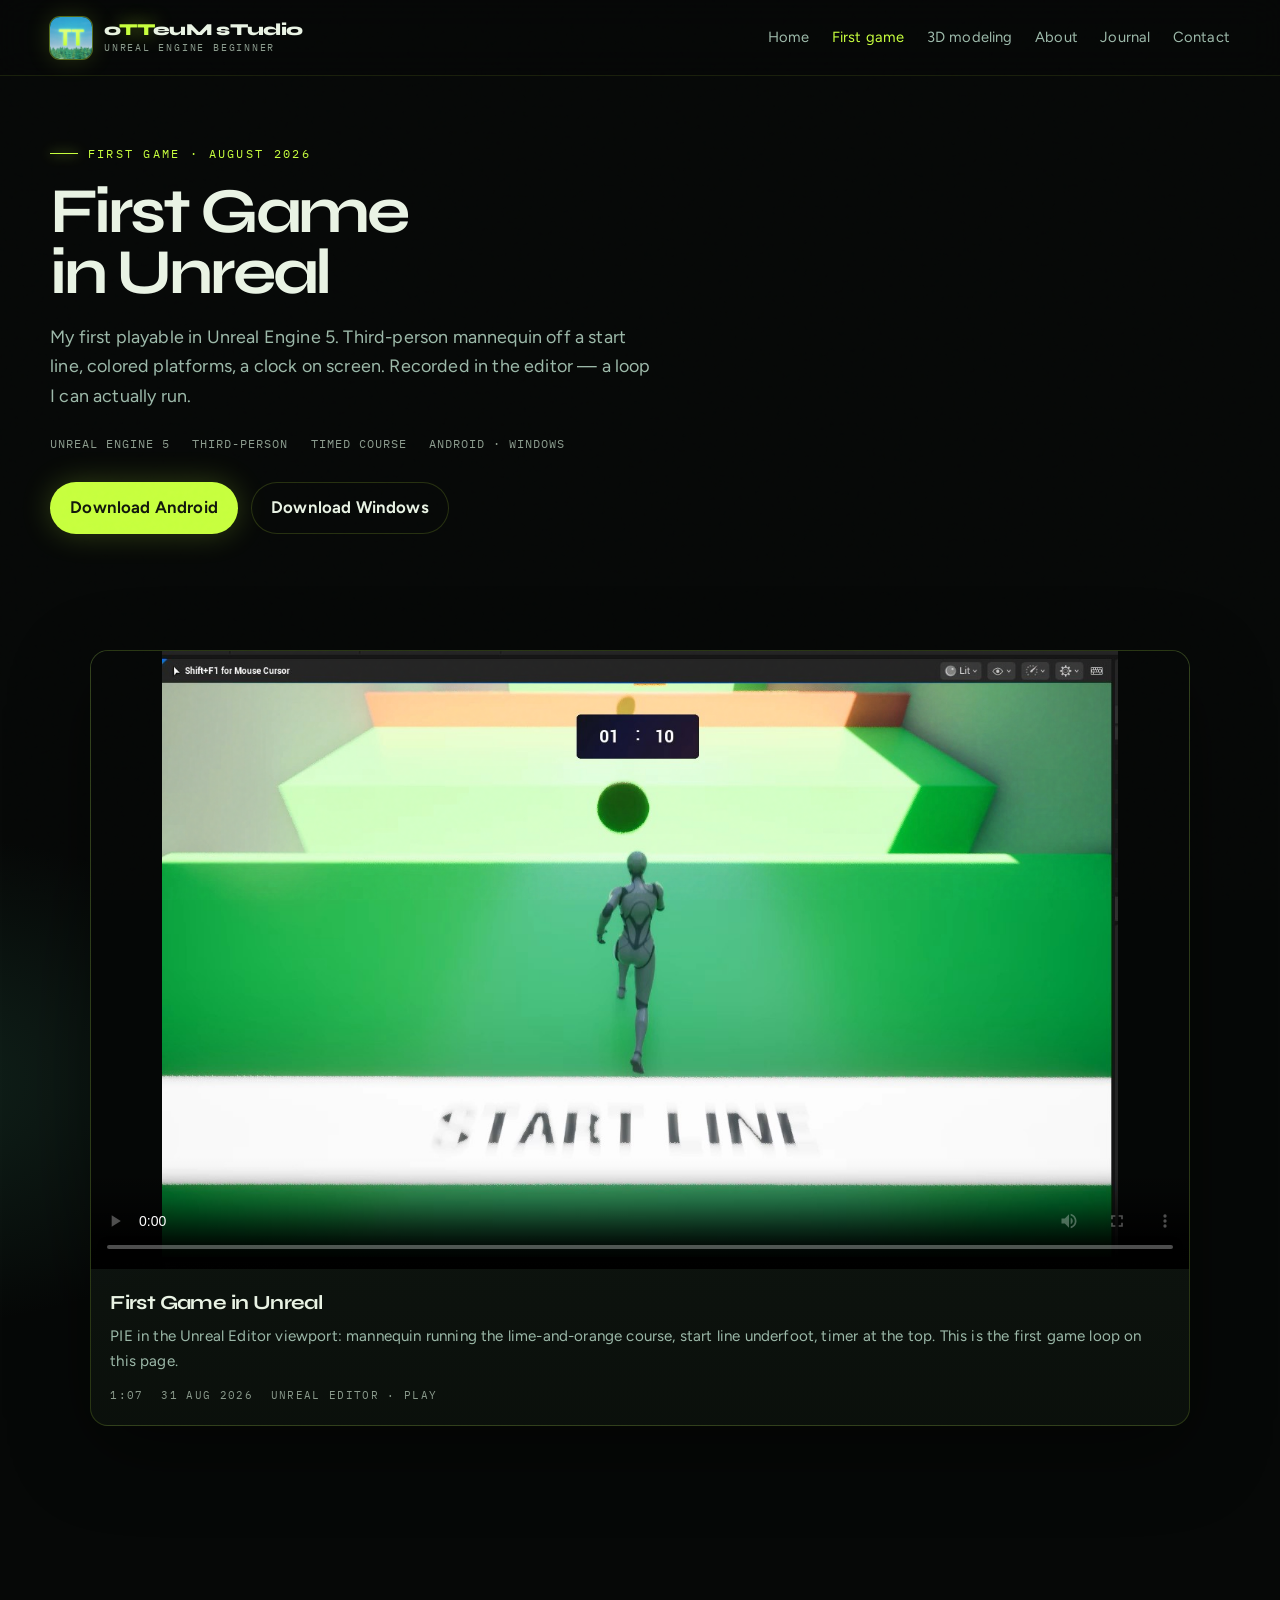
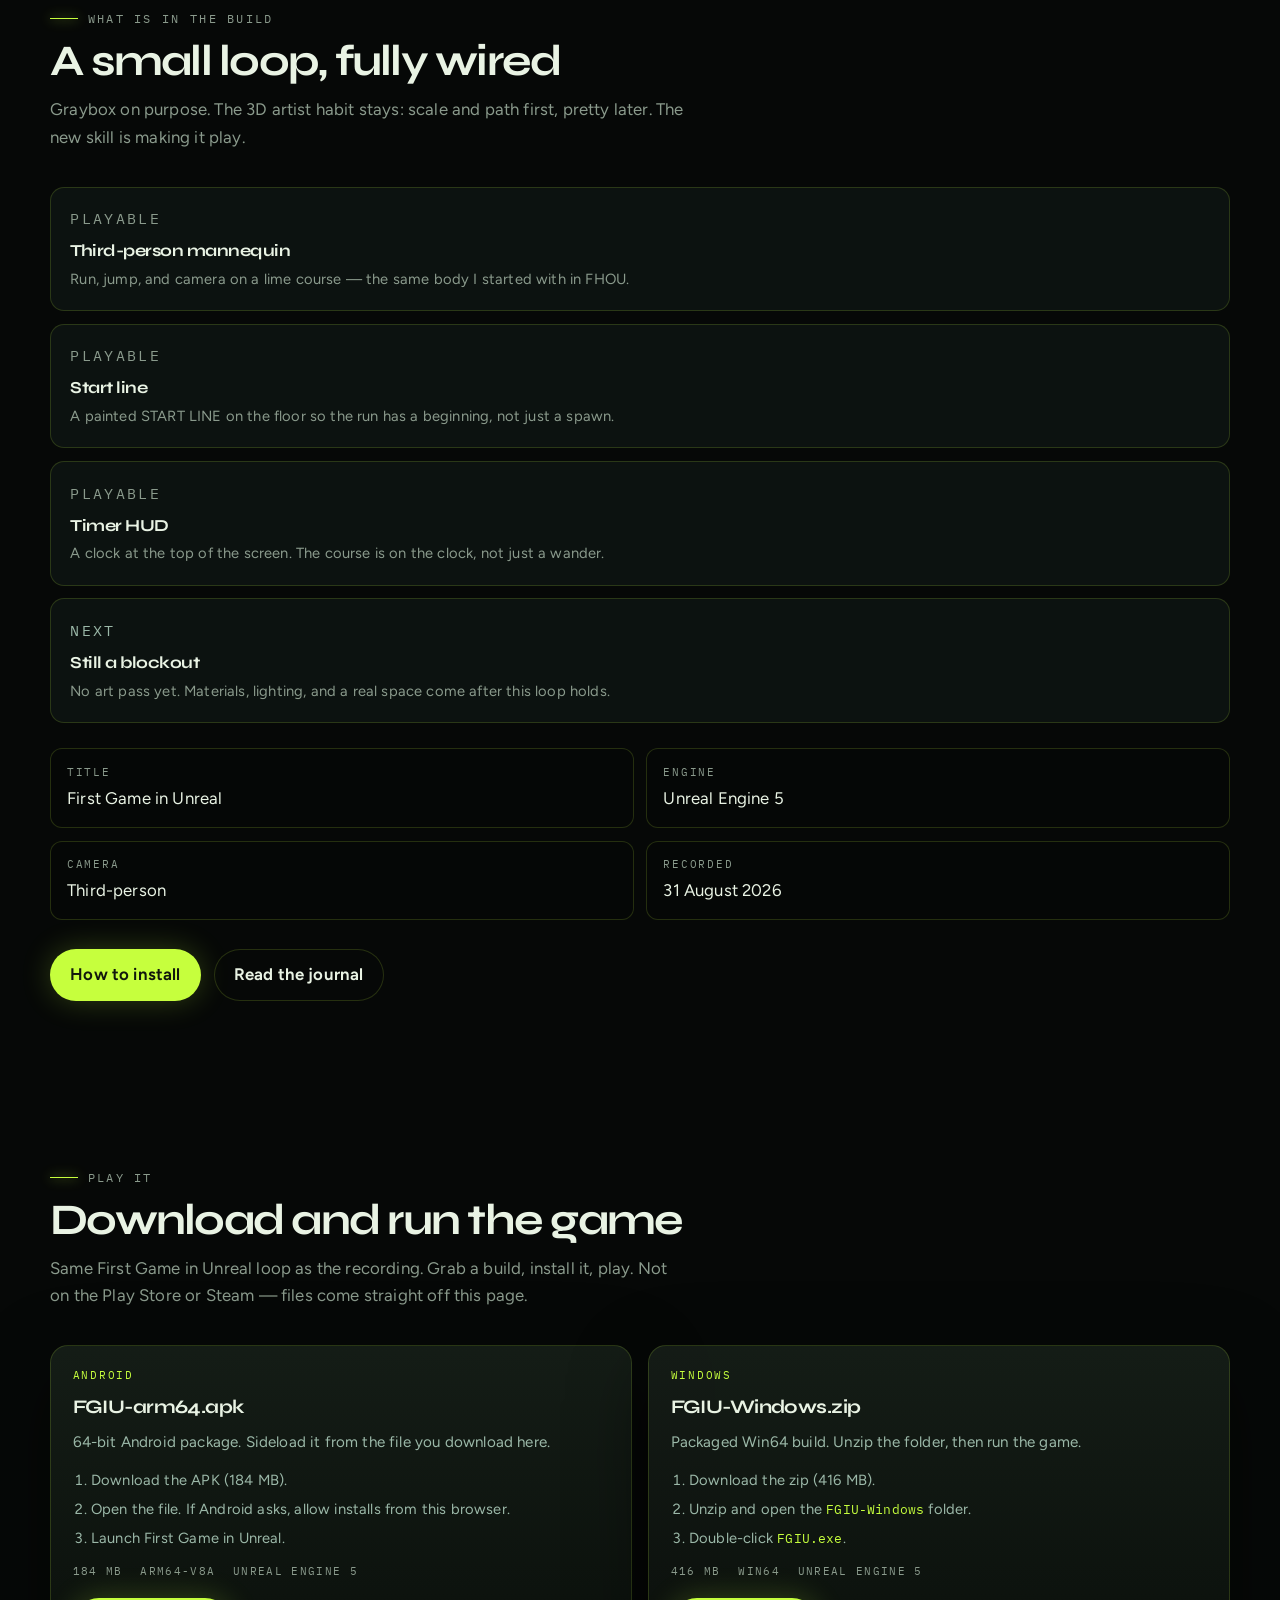
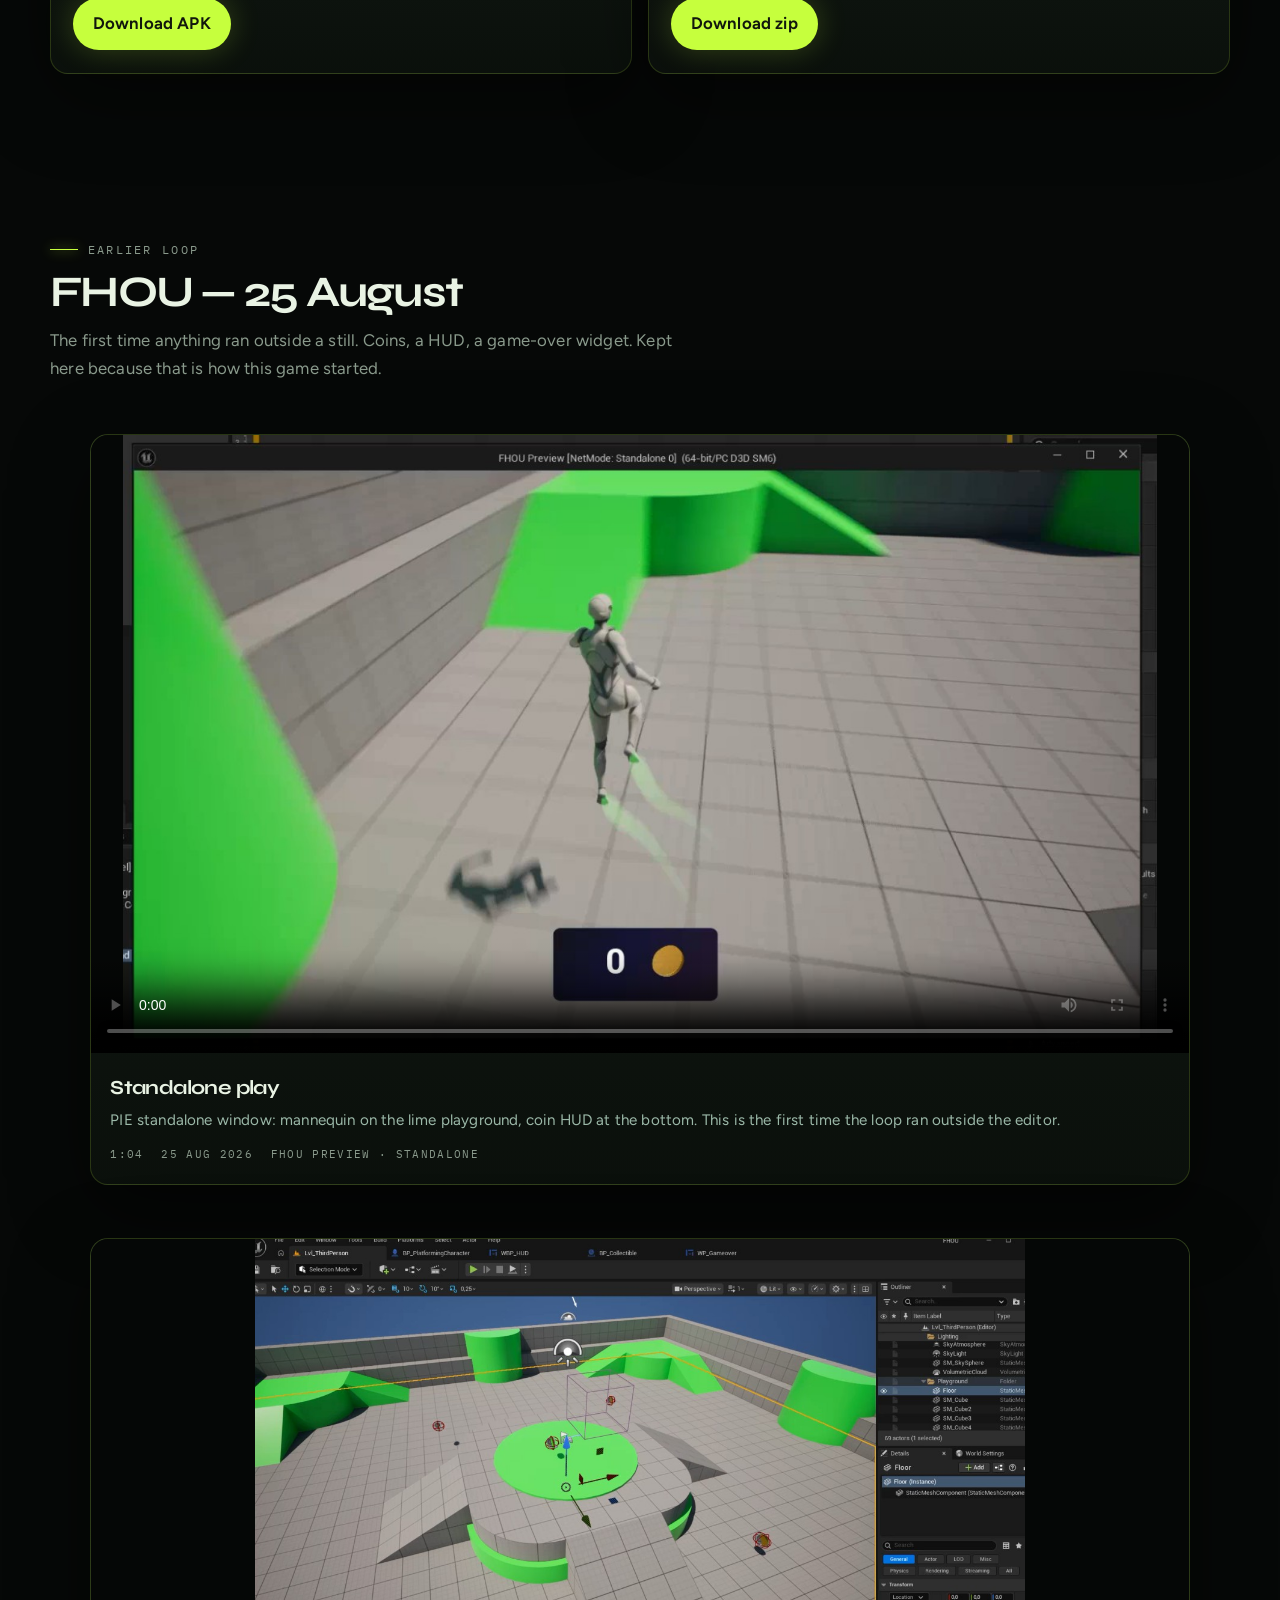
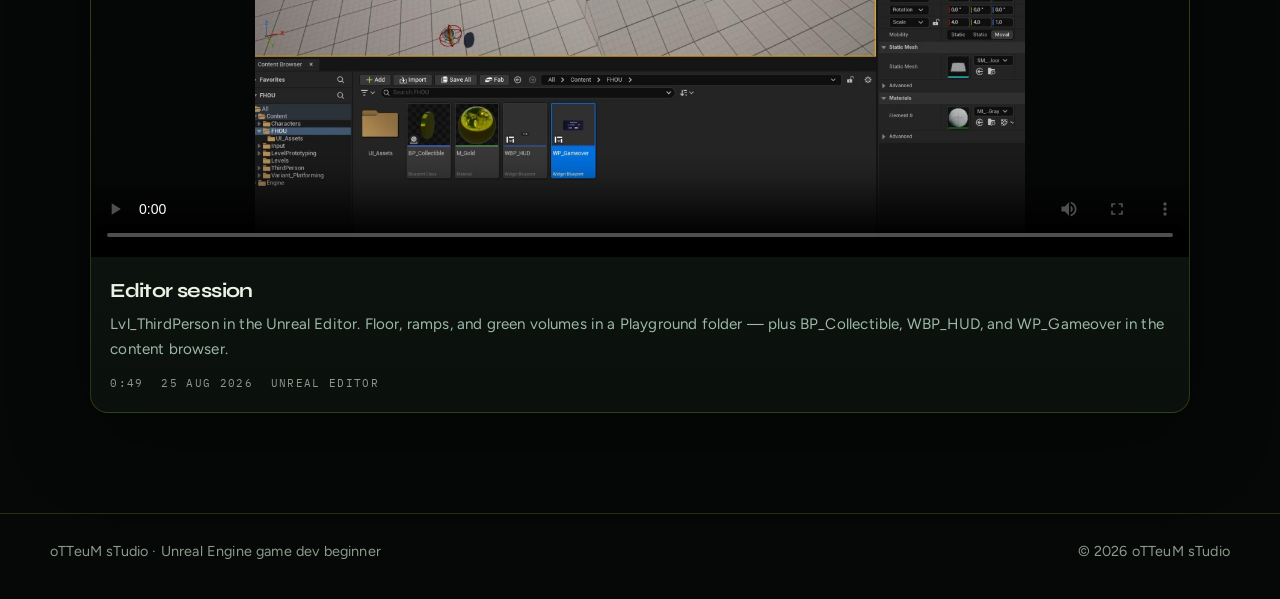
==== commit 1bb42e5c: "Serve Android and Windows builds as downloads on the first game page" ====
--- a/firstgame/index.html
+++ b/firstgame/index.html
@@ -59,7 +59,18 @@
           <span>Android · Windows</span>
         </div>
         <div class="actions" style="margin-top: 0.4rem">
-          <a class="btn btn-lime" href="#packaged">Download the game</a>
+          <a
+            class="btn btn-lime"
+            href="packaged/android/FGIU-arm64.apk"
+            download="FGIU-arm64.apk"
+            type="application/vnd.android.package-archive"
+          >Download Android</a>
+          <a
+            class="btn btn-ghost"
+            href="packaged/windows/FGIU-Windows.zip"
+            download="FGIU-Windows.zip"
+            type="application/zip"
+          >Download Windows</a>
         </div>
       </div>
 
@@ -144,7 +155,7 @@
             </div>
           </dl>
           <div class="actions" style="margin-top: 1.8rem">
-            <a class="btn btn-lime" href="#packaged">Download Android or Windows</a>
+            <a class="btn btn-lime" href="#packaged">How to install</a>
             <a class="btn btn-ghost" href="../journal.html">Read the journal</a>
           </div>
         </div>
@@ -153,21 +164,23 @@
       <section id="packaged">
         <div class="wrap">
           <div class="section-head">
-            <p class="kicker">Packaged</p>
-            <h2>Play it on Android or Windows</h2>
+            <p class="kicker">Play it</p>
+            <h2>Download and run the game</h2>
             <p>
-              Same First Game in Unreal loop as the recording — packaged out of the
-              editor so you can run it on a phone or a PC.
+              Same First Game in Unreal loop as the recording. Grab a build, install
+              it, play. Not on the Play Store or Steam — files come straight off this page.
             </p>
           </div>
           <div class="download-grid">
             <article class="panel download-card">
               <span class="status">Android</span>
               <strong>FGIU-arm64.apk</strong>
-              <p>
-                64-bit Android package. Sideload it — this is not on the Play Store.
-                Allow installs from the browser, then open the APK.
-              </p>
+              <p>64-bit Android package. Sideload it from the file you download here.</p>
+              <ol class="play-steps">
+                <li>Download the APK (184 MB).</li>
+                <li>Open the file. If Android asks, allow installs from this browser.</li>
+                <li>Launch First Game in Unreal.</li>
+              </ol>
               <div class="clip-meta">
                 <span>184 MB</span>
                 <span>arm64-v8a</span>
@@ -176,28 +189,32 @@
               <div class="actions" style="margin-top: 1.1rem">
                 <a
                   class="btn btn-lime"
-                  href="https://github.com/oTTeuMsTudio/oTTeuMsTudio.github.io/releases/download/fgiu/FGIU-arm64.apk"
+                  href="packaged/android/FGIU-arm64.apk"
                   download="FGIU-arm64.apk"
+                  type="application/vnd.android.package-archive"
                 >Download APK</a>
               </div>
             </article>
             <article class="panel download-card">
               <span class="status">Windows</span>
               <strong>FGIU-Windows.zip</strong>
-              <p>
-                Packaged Win64 build. Unzip the folder and run <code>FGIU.exe</code>.
-                If Windows asks for Visual C++ runtime, the redist is in the zip.
-              </p>
+              <p>Packaged Win64 build. Unzip the folder, then run the game.</p>
+              <ol class="play-steps">
+                <li>Download the zip (416 MB).</li>
+                <li>Unzip and open the <code>FGIU-Windows</code> folder.</li>
+                <li>Double-click <code>FGIU.exe</code>.</li>
+              </ol>
               <div class="clip-meta">
                 <span>416 MB</span>
                 <span>Win64</span>
-                <span>Unzip, then play</span>
+                <span>Unreal Engine 5</span>
               </div>
               <div class="actions" style="margin-top: 1.1rem">
                 <a
                   class="btn btn-lime"
-                  href="https://github.com/oTTeuMsTudio/oTTeuMsTudio.github.io/releases/download/fgiu/FGIU-Windows.zip"
+                  href="packaged/windows/FGIU-Windows.zip"
                   download="FGIU-Windows.zip"
+                  type="application/zip"
                 >Download zip</a>
               </div>
             </article>
--- a/css/style.css
+++ b/css/style.css
@@ -651,6 +651,17 @@
   color: var(--lime);
 }
 
+.play-steps {
+  margin: 0.85rem 0 0;
+  padding-left: 1.15rem;
+  color: var(--mist);
+  font-size: 0.92rem;
+}
+
+.play-steps li + li {
+  margin-top: 0.28rem;
+}
+
 /* Footer */
 .footer {
   border-top: 1px solid var(--line);
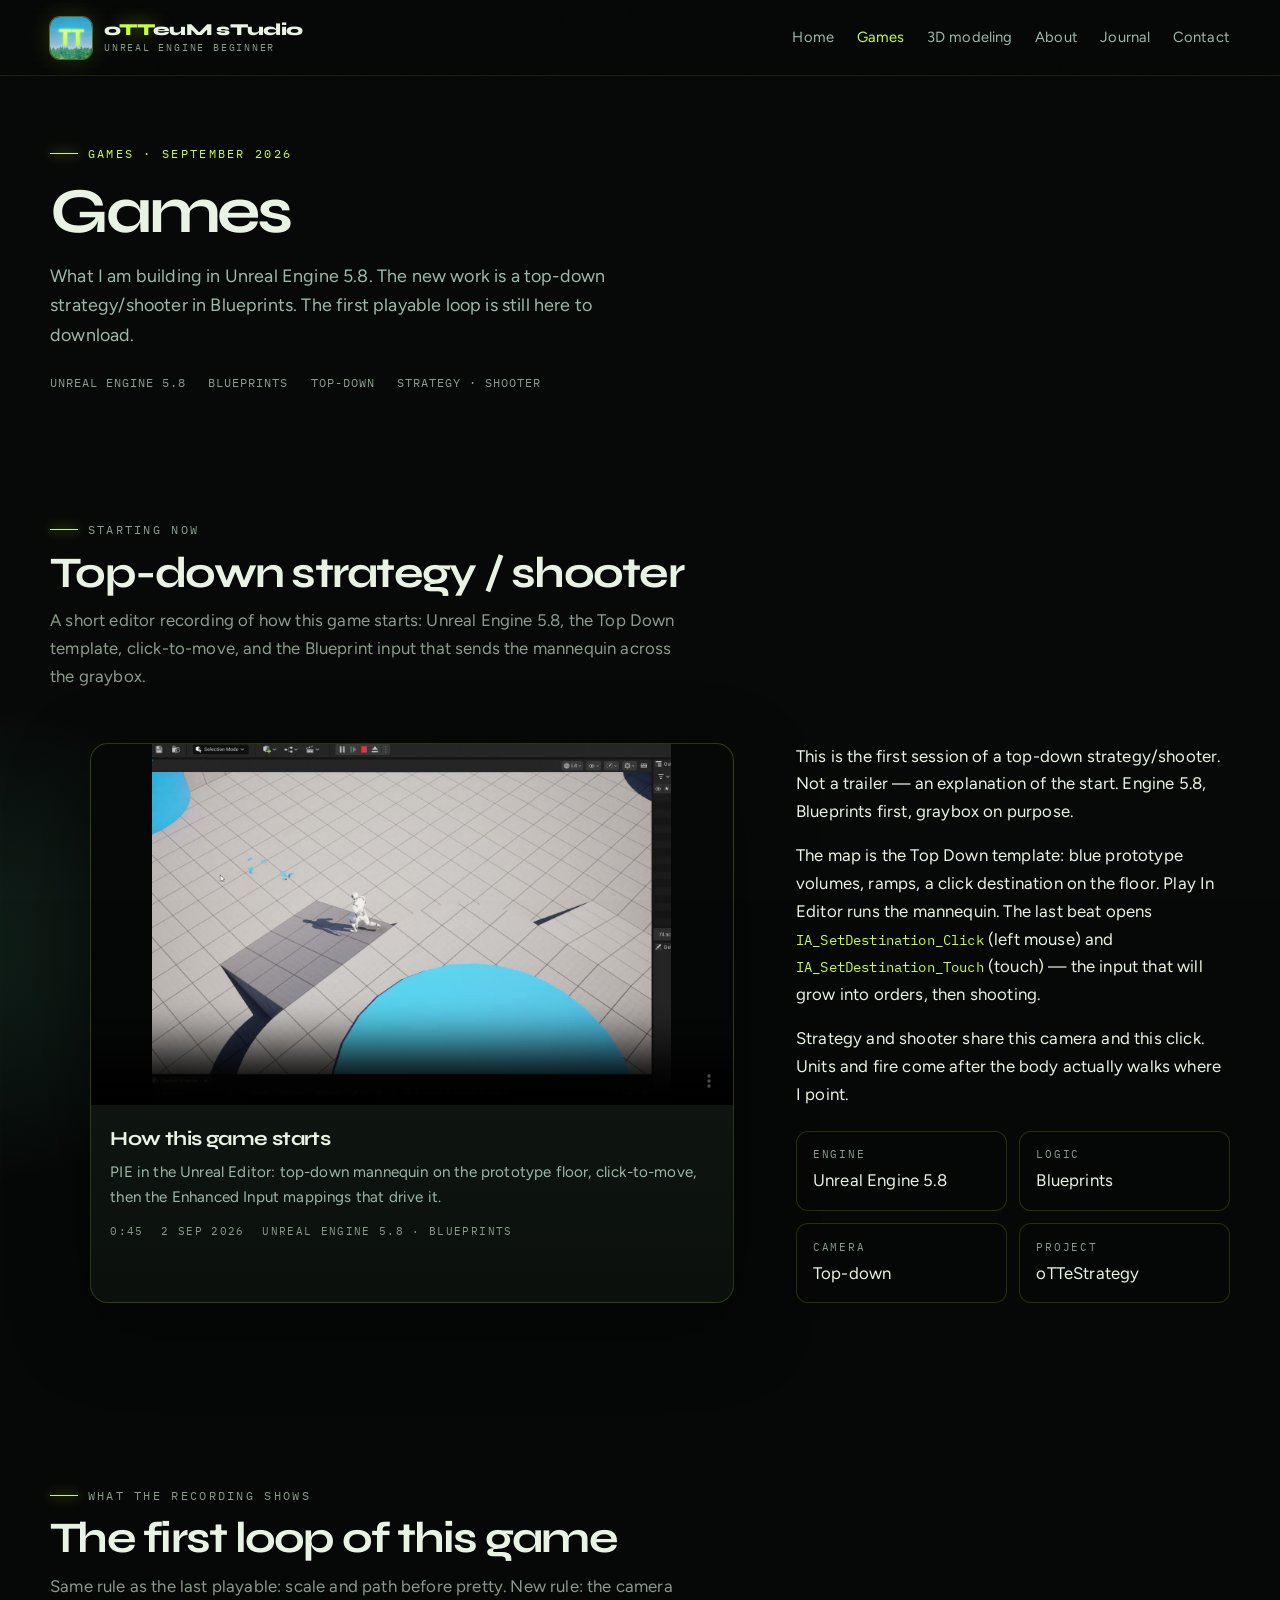
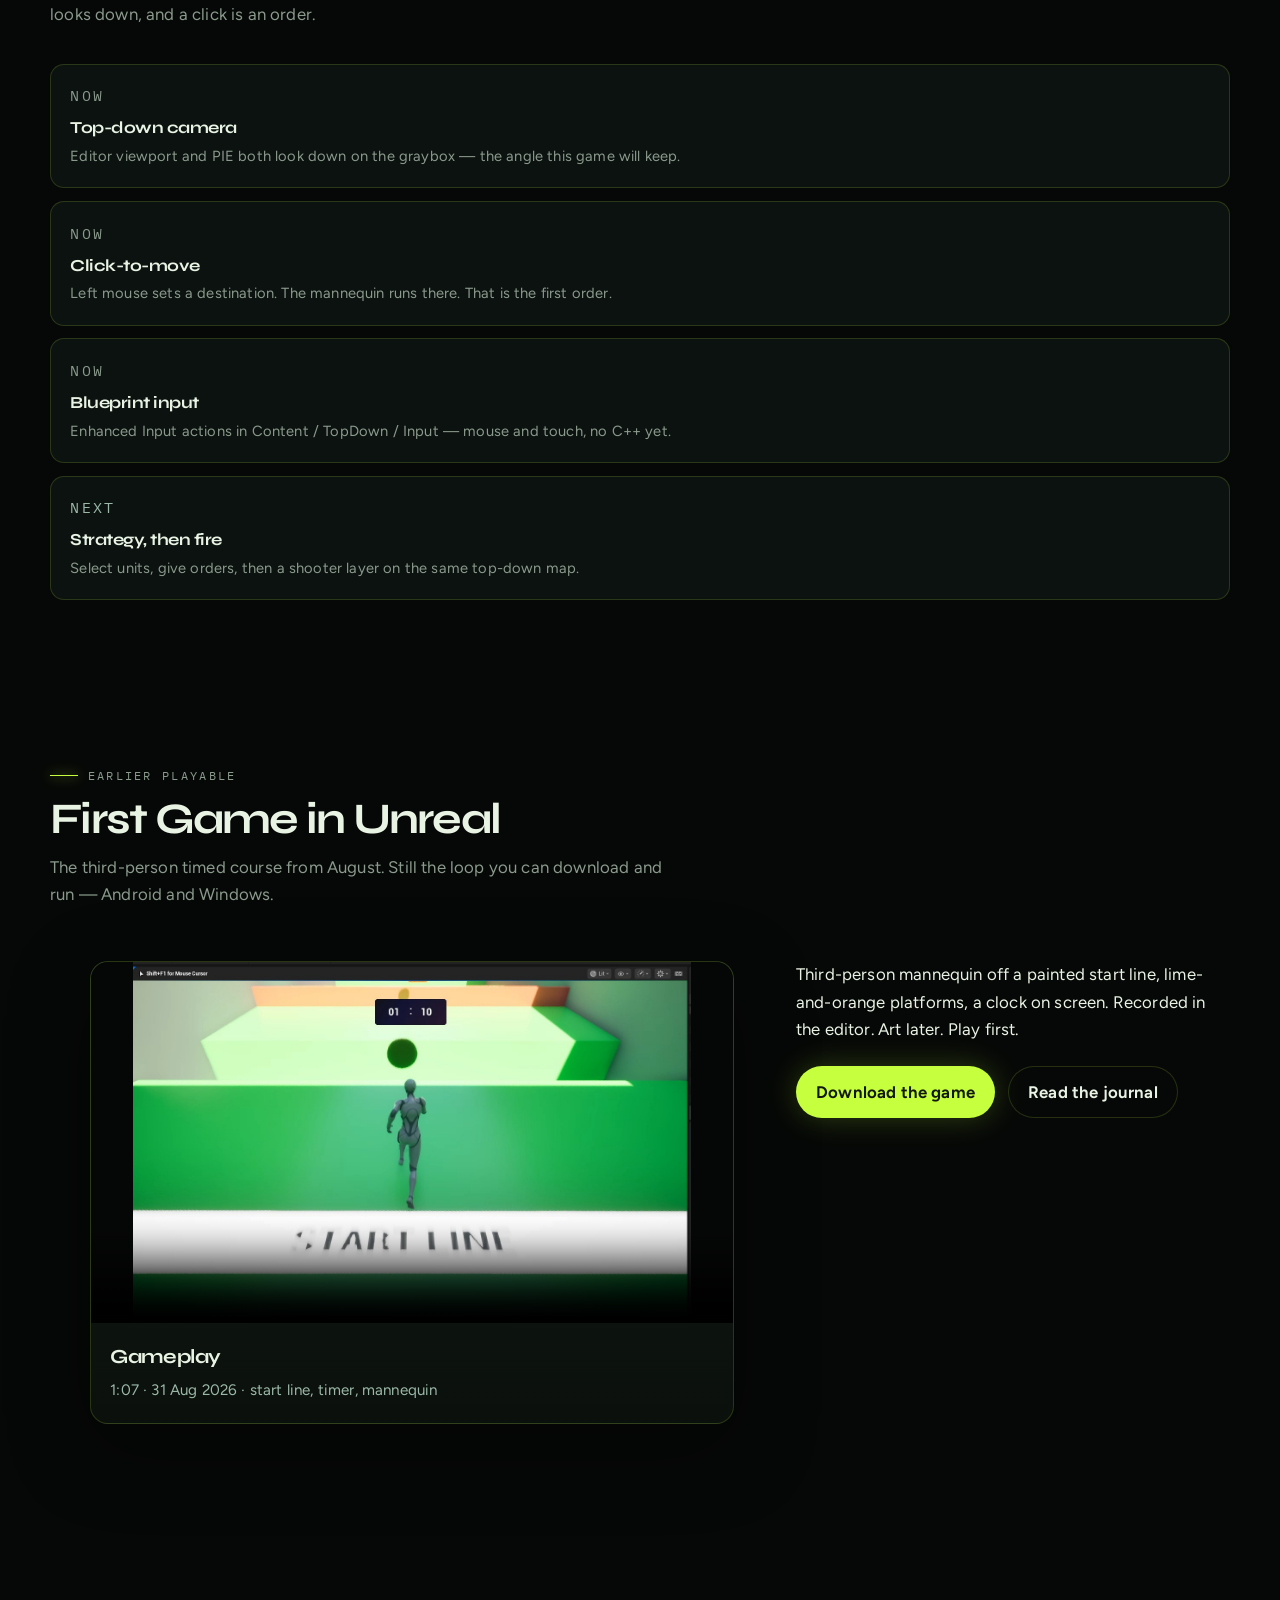
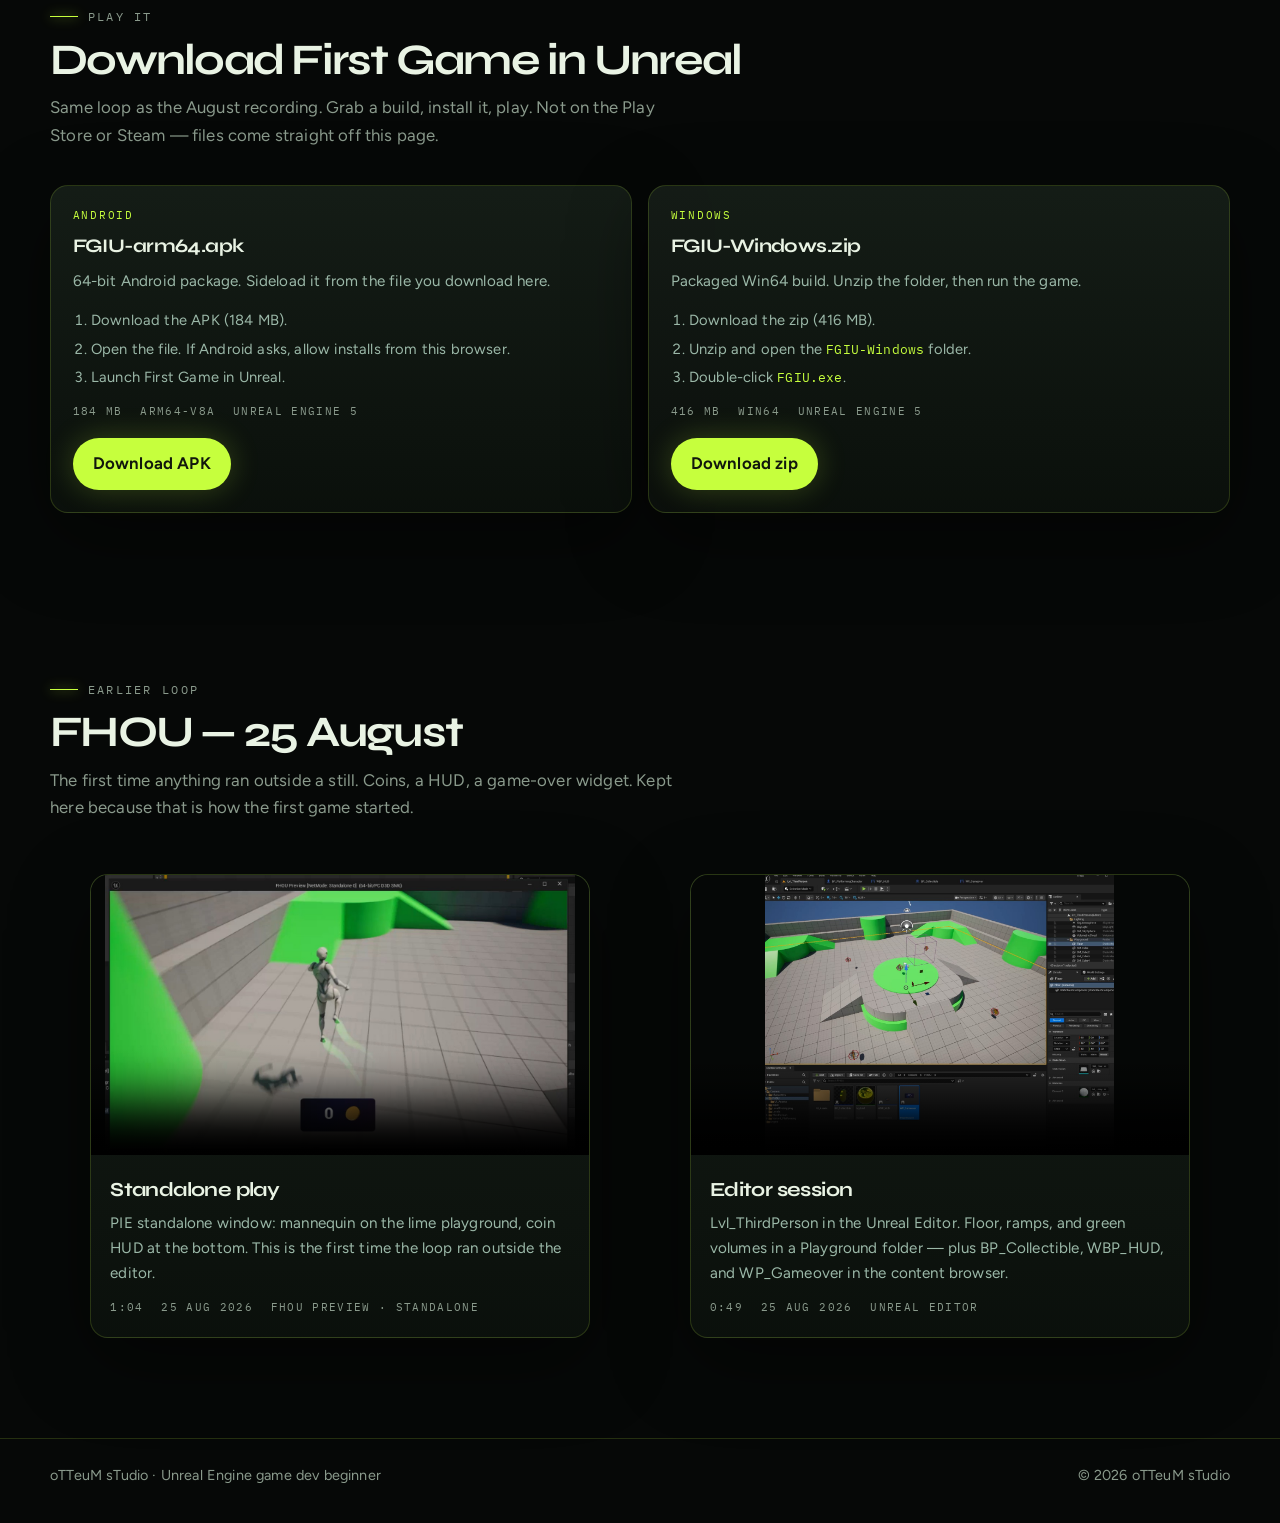
==== commit 7f1e8a8b: "Replace First game page with Games Add a Games hub with the 2 Sep 2026 Unreal Engine 5.8 Blueprint r" ====
--- a/firstgame/index.html
+++ b/firstgame/index.html
@@ -3,297 +3,14 @@
   <head>
     <meta charset="utf-8" />
     <meta name="viewport" content="width=device-width, initial-scale=1" />
-    <title>First Game in Unreal — oTTeuM sTudio</title>
-    <meta
-      name="description"
-      content="First Game in Unreal: oTTeuM sTudio's first Unreal Engine 5 playable — a third-person timed course with a start line and a clock."
-    />
-    <link rel="icon" href="../images/logo.jpg" />
-    <link rel="preconnect" href="https://fonts.googleapis.com" />
-    <link rel="preconnect" href="https://fonts.gstatic.com" crossorigin />
-    <link
-      href="https://fonts.googleapis.com/css2?family=Figtree:wght@400;500;600;700&family=IBM+Plex+Mono:wght@400;500&family=Syne:wght@700;800&display=swap"
-      rel="stylesheet"
-    />
-    <link rel="stylesheet" href="../css/style.css" />
+    <title>Redirecting to Games — oTTeuM sTudio</title>
+    <meta http-equiv="refresh" content="0; url=../games/" />
+    <link rel="canonical" href="../games/" />
+    <script>
+      location.replace("../games/" + location.hash);
+    </script>
   </head>
   <body>
-    <div class="grain" aria-hidden="true"></div>
-    <a class="skip" href="#main">Skip to content</a>
-    <header class="nav">
-      <div class="nav-inner">
-        <a class="brand" href="../index.html">
-          <img src="../images/logo.jpg" width="42" height="42" alt="oTTeuM sTudio TT mark" />
-          <span class="wordmark">
-            o<span class="tt">TT</span>euM sTudio
-            <small>Unreal Engine beginner</small>
-          </span>
-        </a>
-        <button class="nav-toggle" type="button" aria-expanded="false" aria-label="Open menu">
-          <span></span><span></span><span></span>
-        </button>
-        <nav class="nav-links" aria-label="Primary">
-          <a href="../index.html">Home</a>
-          <a href="index.html" aria-current="page">First game</a>
-          <a href="../modeling/index.html">3D modeling</a>
-          <a href="../about.html">About</a>
-          <a href="../journal.html">Journal</a>
-          <a href="../index.html#contact">Contact</a>
-        </nav>
-      </div>
-    </header>
-
-    <main id="main">
-      <div class="wrap page-hero">
-        <p class="kicker">First game · August 2026</p>
-        <h1>First Game<br />in Unreal</h1>
-        <p class="lede">
-          My first playable in Unreal Engine 5. Third-person mannequin off a start line,
-          colored platforms, a clock on screen. Recorded in the editor — a loop I can
-          actually run.
-        </p>
-        <div class="hero-meta">
-          <span>Unreal Engine 5</span>
-          <span>Third-person</span>
-          <span>Timed course</span>
-          <span>Android · Windows</span>
-        </div>
-        <div class="actions" style="margin-top: 0.4rem">
-          <a
-            class="btn btn-lime"
-            href="packaged/android/FGIU-arm64.apk"
-            download="FGIU-arm64.apk"
-            type="application/vnd.android.package-archive"
-          >Download Android</a>
-          <a
-            class="btn btn-ghost"
-            href="packaged/windows/FGIU-Windows.zip"
-            download="FGIU-Windows.zip"
-            type="application/zip"
-          >Download Windows</a>
-        </div>
-      </div>
-
-      <section>
-        <div class="wrap clip-grid">
-          <figure class="panel video-stage">
-            <video
-              controls
-              playsinline
-              preload="metadata"
-              poster="gameplay.jpg"
-              title="First Game in Unreal gameplay"
-            >
-              <source src="gameplay.mp4" type="video/mp4" />
-              Your browser does not play MP4 video.
-            </video>
-            <figcaption class="video-caption">
-              <h2>First Game in Unreal</h2>
-              <p>
-                PIE in the Unreal Editor viewport: mannequin running the lime-and-orange
-                course, start line underfoot, timer at the top. This is the first game
-                loop on this page.
-              </p>
-              <div class="clip-meta">
-                <span>1:07</span>
-                <span>31 Aug 2026</span>
-                <span>Unreal Editor · Play</span>
-              </div>
-            </figcaption>
-          </figure>
-        </div>
-      </section>
-
-      <section>
-        <div class="wrap">
-          <div class="section-head">
-            <p class="kicker">What is in the build</p>
-            <h2>A small loop, fully wired</h2>
-            <p>
-              Graybox on purpose. The 3D artist habit stays: scale and path first,
-              pretty later. The new skill is making it play.
-            </p>
-          </div>
-          <div class="path-list">
-            <article class="path-item">
-              <span class="status">Playable</span>
-              <strong>Third-person mannequin</strong>
-              <span>Run, jump, and camera on a lime course — the same body I started with in FHOU.</span>
-            </article>
-            <article class="path-item">
-              <span class="status">Playable</span>
-              <strong>Start line</strong>
-              <span>A painted START LINE on the floor so the run has a beginning, not just a spawn.</span>
-            </article>
-            <article class="path-item">
-              <span class="status">Playable</span>
-              <strong>Timer HUD</strong>
-              <span>A clock at the top of the screen. The course is on the clock, not just a wander.</span>
-            </article>
-            <article class="path-item">
-              <span class="status later">Next</span>
-              <strong>Still a blockout</strong>
-              <span>No art pass yet. Materials, lighting, and a real space come after this loop holds.</span>
-            </article>
-          </div>
-          <dl class="facts" style="margin-top: 1.6rem">
-            <div class="fact">
-              <dt>Title</dt>
-              <dd>First Game in Unreal</dd>
-            </div>
-            <div class="fact">
-              <dt>Engine</dt>
-              <dd>Unreal Engine 5</dd>
-            </div>
-            <div class="fact">
-              <dt>Camera</dt>
-              <dd>Third-person</dd>
-            </div>
-            <div class="fact">
-              <dt>Recorded</dt>
-              <dd>31 August 2026</dd>
-            </div>
-          </dl>
-          <div class="actions" style="margin-top: 1.8rem">
-            <a class="btn btn-lime" href="#packaged">How to install</a>
-            <a class="btn btn-ghost" href="../journal.html">Read the journal</a>
-          </div>
-        </div>
-      </section>
-
-      <section id="packaged">
-        <div class="wrap">
-          <div class="section-head">
-            <p class="kicker">Play it</p>
-            <h2>Download and run the game</h2>
-            <p>
-              Same First Game in Unreal loop as the recording. Grab a build, install
-              it, play. Not on the Play Store or Steam — files come straight off this page.
-            </p>
-          </div>
-          <div class="download-grid">
-            <article class="panel download-card">
-              <span class="status">Android</span>
-              <strong>FGIU-arm64.apk</strong>
-              <p>64-bit Android package. Sideload it from the file you download here.</p>
-              <ol class="play-steps">
-                <li>Download the APK (184 MB).</li>
-                <li>Open the file. If Android asks, allow installs from this browser.</li>
-                <li>Launch First Game in Unreal.</li>
-              </ol>
-              <div class="clip-meta">
-                <span>184 MB</span>
-                <span>arm64-v8a</span>
-                <span>Unreal Engine 5</span>
-              </div>
-              <div class="actions" style="margin-top: 1.1rem">
-                <a
-                  class="btn btn-lime"
-                  href="packaged/android/FGIU-arm64.apk"
-                  download="FGIU-arm64.apk"
-                  type="application/vnd.android.package-archive"
-                >Download APK</a>
-              </div>
-            </article>
-            <article class="panel download-card">
-              <span class="status">Windows</span>
-              <strong>FGIU-Windows.zip</strong>
-              <p>Packaged Win64 build. Unzip the folder, then run the game.</p>
-              <ol class="play-steps">
-                <li>Download the zip (416 MB).</li>
-                <li>Unzip and open the <code>FGIU-Windows</code> folder.</li>
-                <li>Double-click <code>FGIU.exe</code>.</li>
-              </ol>
-              <div class="clip-meta">
-                <span>416 MB</span>
-                <span>Win64</span>
-                <span>Unreal Engine 5</span>
-              </div>
-              <div class="actions" style="margin-top: 1.1rem">
-                <a
-                  class="btn btn-lime"
-                  href="packaged/windows/FGIU-Windows.zip"
-                  download="FGIU-Windows.zip"
-                  type="application/zip"
-                >Download zip</a>
-              </div>
-            </article>
-          </div>
-        </div>
-      </section>
-
-      <section>
-        <div class="wrap">
-          <div class="section-head">
-            <p class="kicker">Earlier loop</p>
-            <h2>FHOU — 25 August</h2>
-            <p>
-              The first time anything ran outside a still. Coins, a HUD, a game-over
-              widget. Kept here because that is how this game started.
-            </p>
-          </div>
-          <div class="clip-grid">
-            <figure class="panel video-stage">
-              <video
-                controls
-                playsinline
-                preload="metadata"
-                poster="play.jpg"
-                title="FHOU standalone play session"
-              >
-                <source src="play.mp4" type="video/mp4" />
-                Your browser does not play MP4 video.
-              </video>
-              <figcaption class="video-caption">
-                <h2>Standalone play</h2>
-                <p>
-                  PIE standalone window: mannequin on the lime playground, coin HUD at
-                  the bottom. This is the first time the loop ran outside the editor.
-                </p>
-                <div class="clip-meta">
-                  <span>1:04</span>
-                  <span>25 Aug 2026</span>
-                  <span>FHOU Preview · Standalone</span>
-                </div>
-              </figcaption>
-            </figure>
-
-            <figure class="panel video-stage">
-              <video
-                controls
-                playsinline
-                preload="metadata"
-                poster="editor.jpg"
-                title="FHOU Unreal Editor session"
-              >
-                <source src="editor.mp4" type="video/mp4" />
-                Your browser does not play MP4 video.
-              </video>
-              <figcaption class="video-caption">
-                <h2>Editor session</h2>
-                <p>
-                  Lvl_ThirdPerson in the Unreal Editor. Floor, ramps, and green volumes
-                  in a Playground folder — plus BP_Collectible, WBP_HUD, and WP_Gameover
-                  in the content browser.
-                </p>
-                <div class="clip-meta">
-                  <span>0:49</span>
-                  <span>25 Aug 2026</span>
-                  <span>Unreal Editor</span>
-                </div>
-              </figcaption>
-            </figure>
-          </div>
-        </div>
-      </section>
-    </main>
-
-    <footer class="footer">
-      <div class="wrap footer-inner">
-        <span>oTTeuM sTudio · Unreal Engine game dev beginner</span>
-        <span>© <span data-year></span> oTTeuM sTudio</span>
-      </div>
-    </footer>
-    <script src="../js/main.js"></script>
+    <p>This page is now <a href="../games/">Games</a>.</p>
   </body>
 </html>
